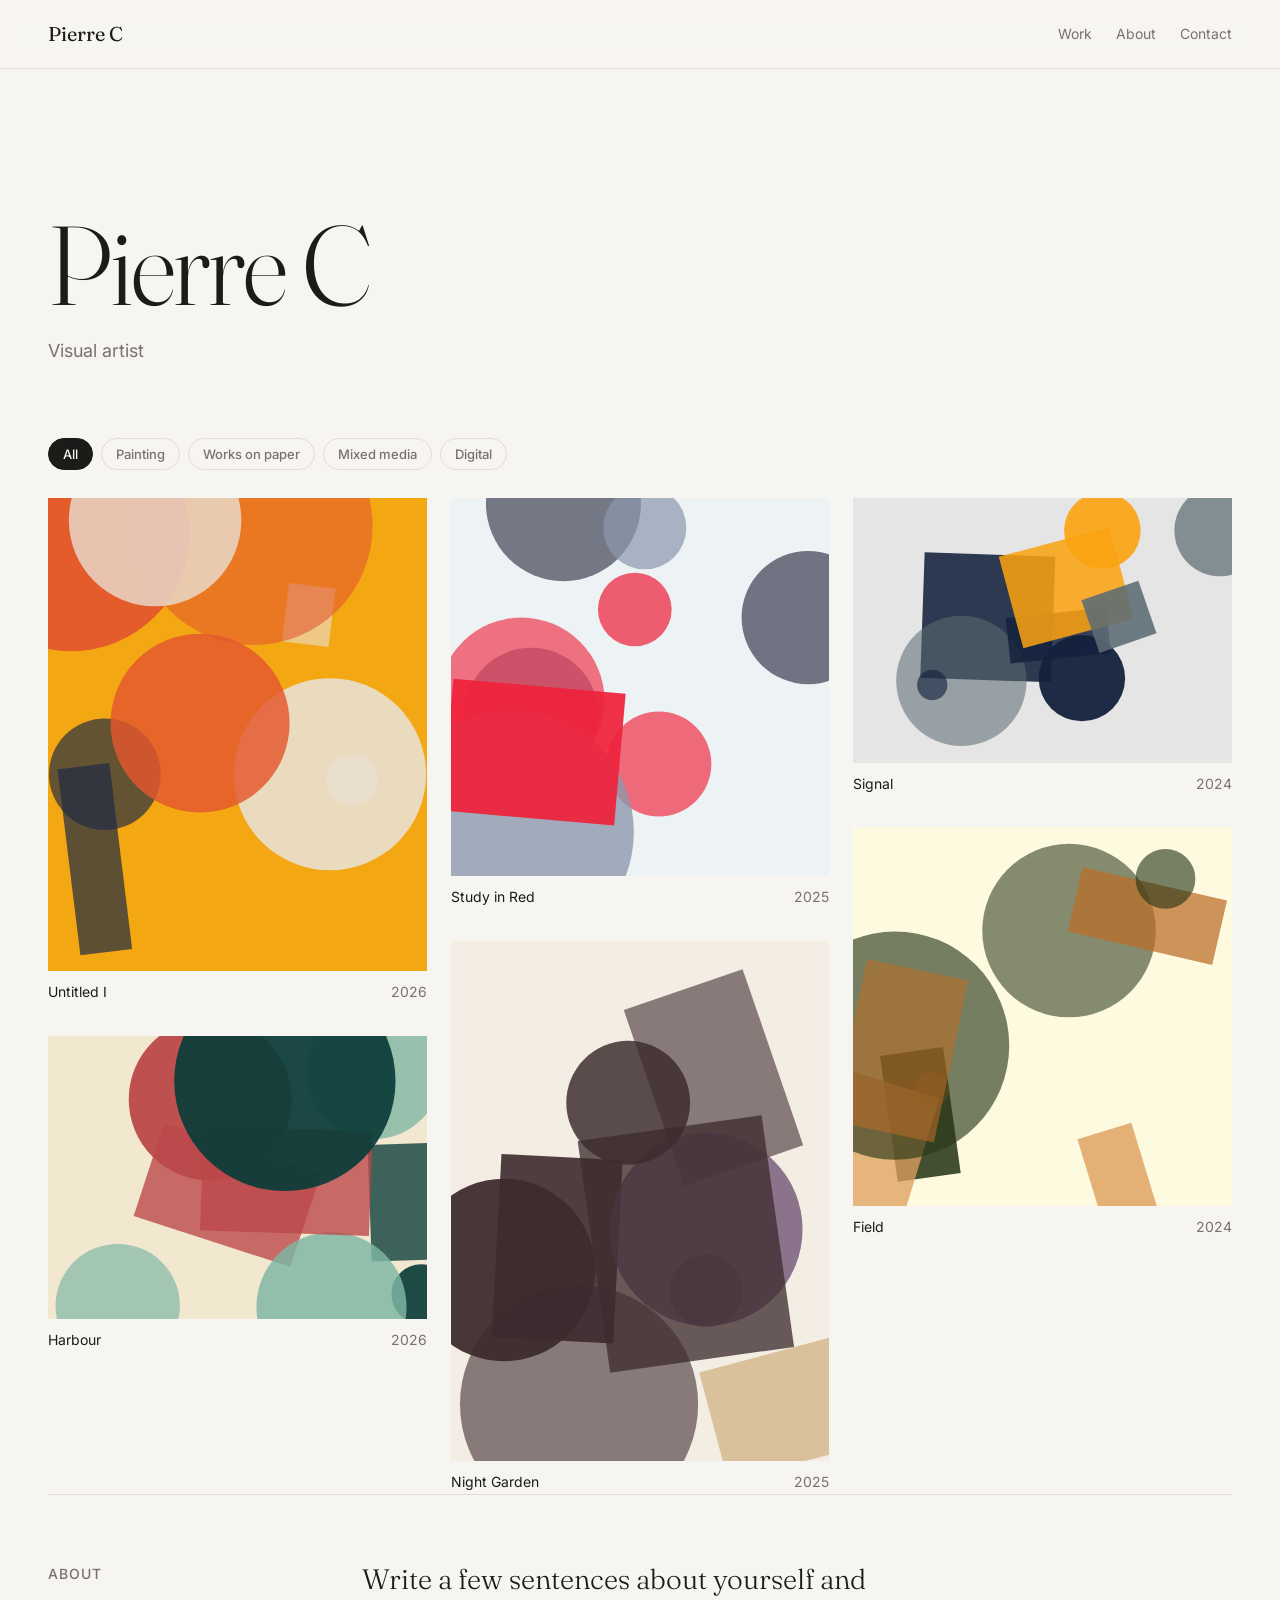
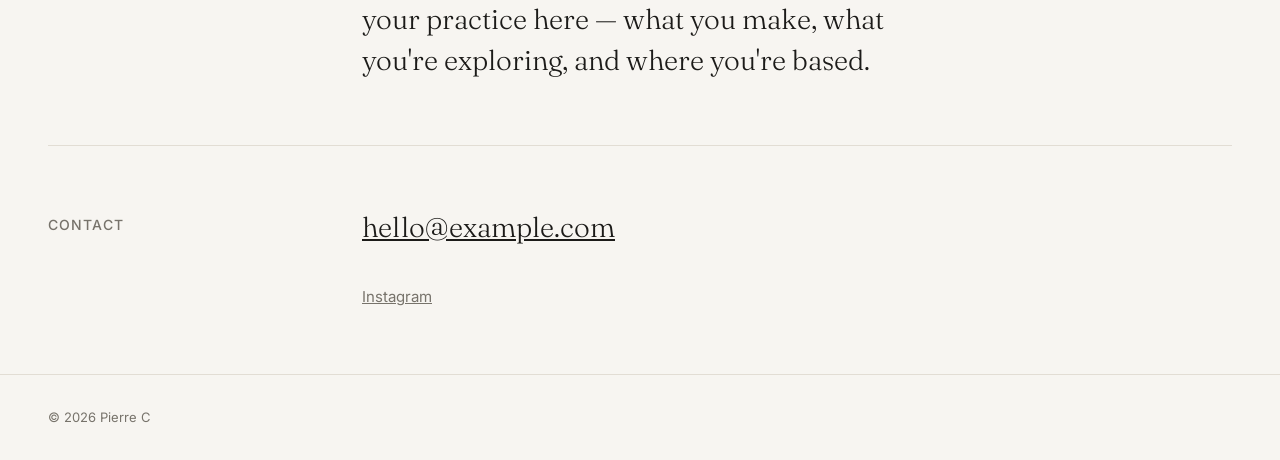
==== index.html @ 2b6197d8 "Initial art portfolio site Static portfolio with filterable gallery, lightbox, about and contact sec" ====
<!doctype html>
<html lang="en">
<head>
  <meta charset="utf-8">
  <meta name="viewport" content="width=device-width, initial-scale=1">
  <title>Portfolio</title>
  <meta name="description" content="Artistic portfolio">
  <link rel="preconnect" href="https://fonts.googleapis.com">
  <link rel="preconnect" href="https://fonts.gstatic.com" crossorigin>
  <link href="https://fonts.googleapis.com/css2?family=Fraunces:opsz,wght@9..144,300;9..144,500&family=Inter:wght@400;500&display=swap" rel="stylesheet">
  <link rel="stylesheet" href="styles.css">
</head>
<body>
  <header class="site-header">
    <a class="brand" href="#top" id="brand"></a>
    <nav>
      <a href="#work">Work</a>
      <a href="#about">About</a>
      <a href="#contact">Contact</a>
    </nav>
  </header>

  <main id="top">
    <section class="intro">
      <h1 id="name"></h1>
      <p id="tagline"></p>
    </section>

    <section id="work">
      <div class="filters" id="filters" role="tablist" aria-label="Filter works"></div>
      <div class="gallery" id="gallery"></div>
    </section>

    <section id="about" class="about">
      <h2>About</h2>
      <p id="about-text"></p>
    </section>

    <section id="contact" class="contact">
      <h2>Contact</h2>
      <p><a id="email"></a></p>
      <ul id="links"></ul>
    </section>
  </main>

  <footer class="site-footer"><span id="copyright"></span></footer>

  <dialog id="lightbox" aria-label="Artwork viewer">
    <button class="lb-close" aria-label="Close">×</button>
    <button class="lb-prev" aria-label="Previous">‹</button>
    <figure>
      <img alt="">
      <figcaption></figcaption>
    </figure>
    <button class="lb-next" aria-label="Next">›</button>
  </dialog>

  <script src="works.js"></script>
  <script src="script.js"></script>
</body>
</html>
---- styles.css ----
:root {
  --bg: #f7f5f1;
  --fg: #1c1b19;
  --muted: #77736b;
  --line: #e2ddd4;
  --serif: "Fraunces", Georgia, serif;
  --sans: "Inter", system-ui, sans-serif;
  --gutter: clamp(16px, 4vw, 48px);
}
@media (prefers-color-scheme: dark) {
  :root { --bg: #141412; --fg: #ece8e1; --muted: #9a958c; --line: #2c2a26; }
}

* { box-sizing: border-box; }
html { scroll-behavior: smooth; }
body {
  margin: 0;
  background: var(--bg);
  color: var(--fg);
  font: 400 16px/1.6 var(--sans);
  -webkit-font-smoothing: antialiased;
}
a { color: inherit; }

.site-header {
  position: sticky; top: 0; z-index: 10;
  display: flex; justify-content: space-between; align-items: center;
  padding: 18px var(--gutter);
  background: color-mix(in srgb, var(--bg) 88%, transparent);
  backdrop-filter: blur(8px);
  border-bottom: 1px solid var(--line);
}
.brand { font-family: var(--serif); font-size: 20px; text-decoration: none; }
nav { display: flex; gap: 24px; }
nav a { text-decoration: none; font-size: 14px; color: var(--muted); }
nav a:hover { color: var(--fg); }

main { padding: 0 var(--gutter); max-width: 1400px; margin: 0 auto; }

.intro { padding: clamp(56px, 12vw, 140px) 0 clamp(40px, 6vw, 72px); }
.intro h1 {
  font: 300 clamp(44px, 9vw, 112px)/1 var(--serif);
  letter-spacing: -0.02em; margin: 0 0 16px;
}
.intro p { color: var(--muted); font-size: 18px; margin: 0; }

.filters { display: flex; flex-wrap: wrap; gap: 8px; margin-bottom: 28px; }
.filters button {
  font: 500 13px var(--sans); color: var(--muted);
  background: none; border: 1px solid var(--line); border-radius: 999px;
  padding: 7px 14px; cursor: pointer;
}
.filters button[aria-selected="true"] { color: var(--bg); background: var(--fg); border-color: var(--fg); }

.gallery { columns: 3 320px; column-gap: 24px; }
.work {
  break-inside: avoid; margin: 0 0 32px; cursor: zoom-in;
  background: none; border: 0; padding: 0; text-align: left; color: inherit; width: 100%;
  font: inherit; display: block;
}
.work img {
  width: 100%; height: auto; display: block;
  transition: opacity .3s ease;
}
.work:hover img { opacity: .88; }
.work .meta { display: flex; justify-content: space-between; gap: 12px; margin-top: 10px; font-size: 14px; }
.work .meta span:last-child { color: var(--muted); }

.about, .contact {
  border-top: 1px solid var(--line);
  padding: 64px 0;
  display: grid; grid-template-columns: minmax(120px, 1fr) 3fr; gap: 24px;
}
.about h2, .contact h2 { font: 500 14px var(--sans); color: var(--muted); margin: 6px 0 0; text-transform: uppercase; letter-spacing: .08em; }
.about p { font: 300 clamp(20px, 2.4vw, 28px)/1.45 var(--serif); margin: 0; max-width: 32ch; }
.contact > :not(h2) { grid-column: 2; margin: 0; }
.contact a { font: 300 clamp(20px, 2.4vw, 28px) var(--serif); }
.contact ul { list-style: none; padding: 0; display: flex; gap: 20px; margin-top: 16px; }
.contact ul a { font: 400 15px var(--sans); color: var(--muted); }
@media (max-width: 640px) {
  .about, .contact { grid-template-columns: 1fr; }
  .contact > :not(h2) { grid-column: 1; }
}

.site-footer { padding: 32px var(--gutter); color: var(--muted); font-size: 13px; border-top: 1px solid var(--line); }

/* Lightbox */
dialog {
  border: 0; padding: 0; max-width: 100vw; max-height: 100vh; width: 100vw; height: 100vh;
  background: rgba(10, 10, 9, .94); color: #ece8e1;
}
dialog[open] { display: flex; align-items: center; justify-content: center; }
dialog figure { margin: 0; display: flex; flex-direction: column; align-items: center; gap: 14px; padding: 56px 16px; }
dialog img { max-width: min(92vw, 1400px); max-height: 78vh; object-fit: contain; }
dialog figcaption { font-size: 14px; text-align: center; color: #b9b4ab; }
dialog figcaption strong { color: #ece8e1; font-family: var(--serif); font-weight: 500; font-size: 18px; display: block; }
dialog button {
  position: absolute; background: none; border: 0; color: #ece8e1; cursor: pointer;
  font-size: 40px; line-height: 1; padding: 12px 18px; opacity: .7;
}
dialog button:hover { opacity: 1; }
.lb-close { top: 8px; right: 8px; }
.lb-prev { left: 4px; top: 50%; transform: translateY(-50%); }
.lb-next { right: 4px; top: 50%; transform: translateY(-50%); }
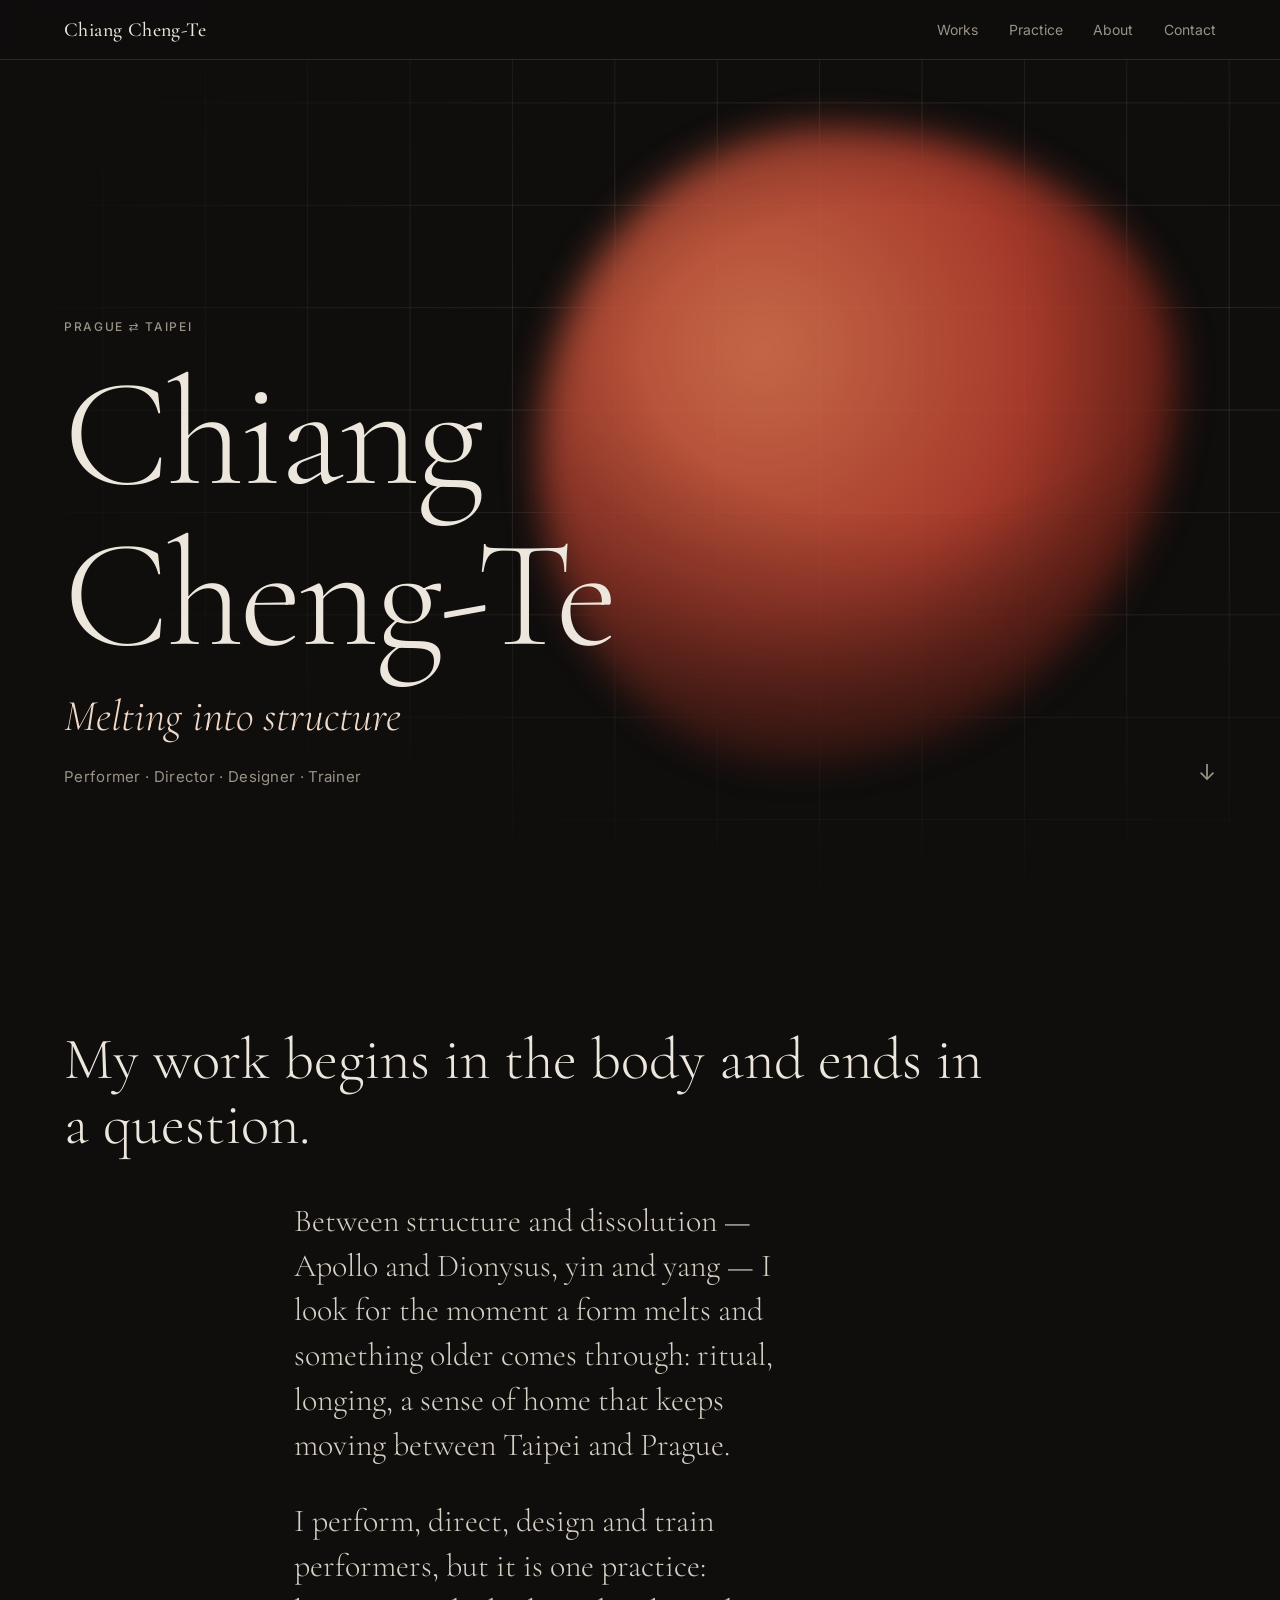
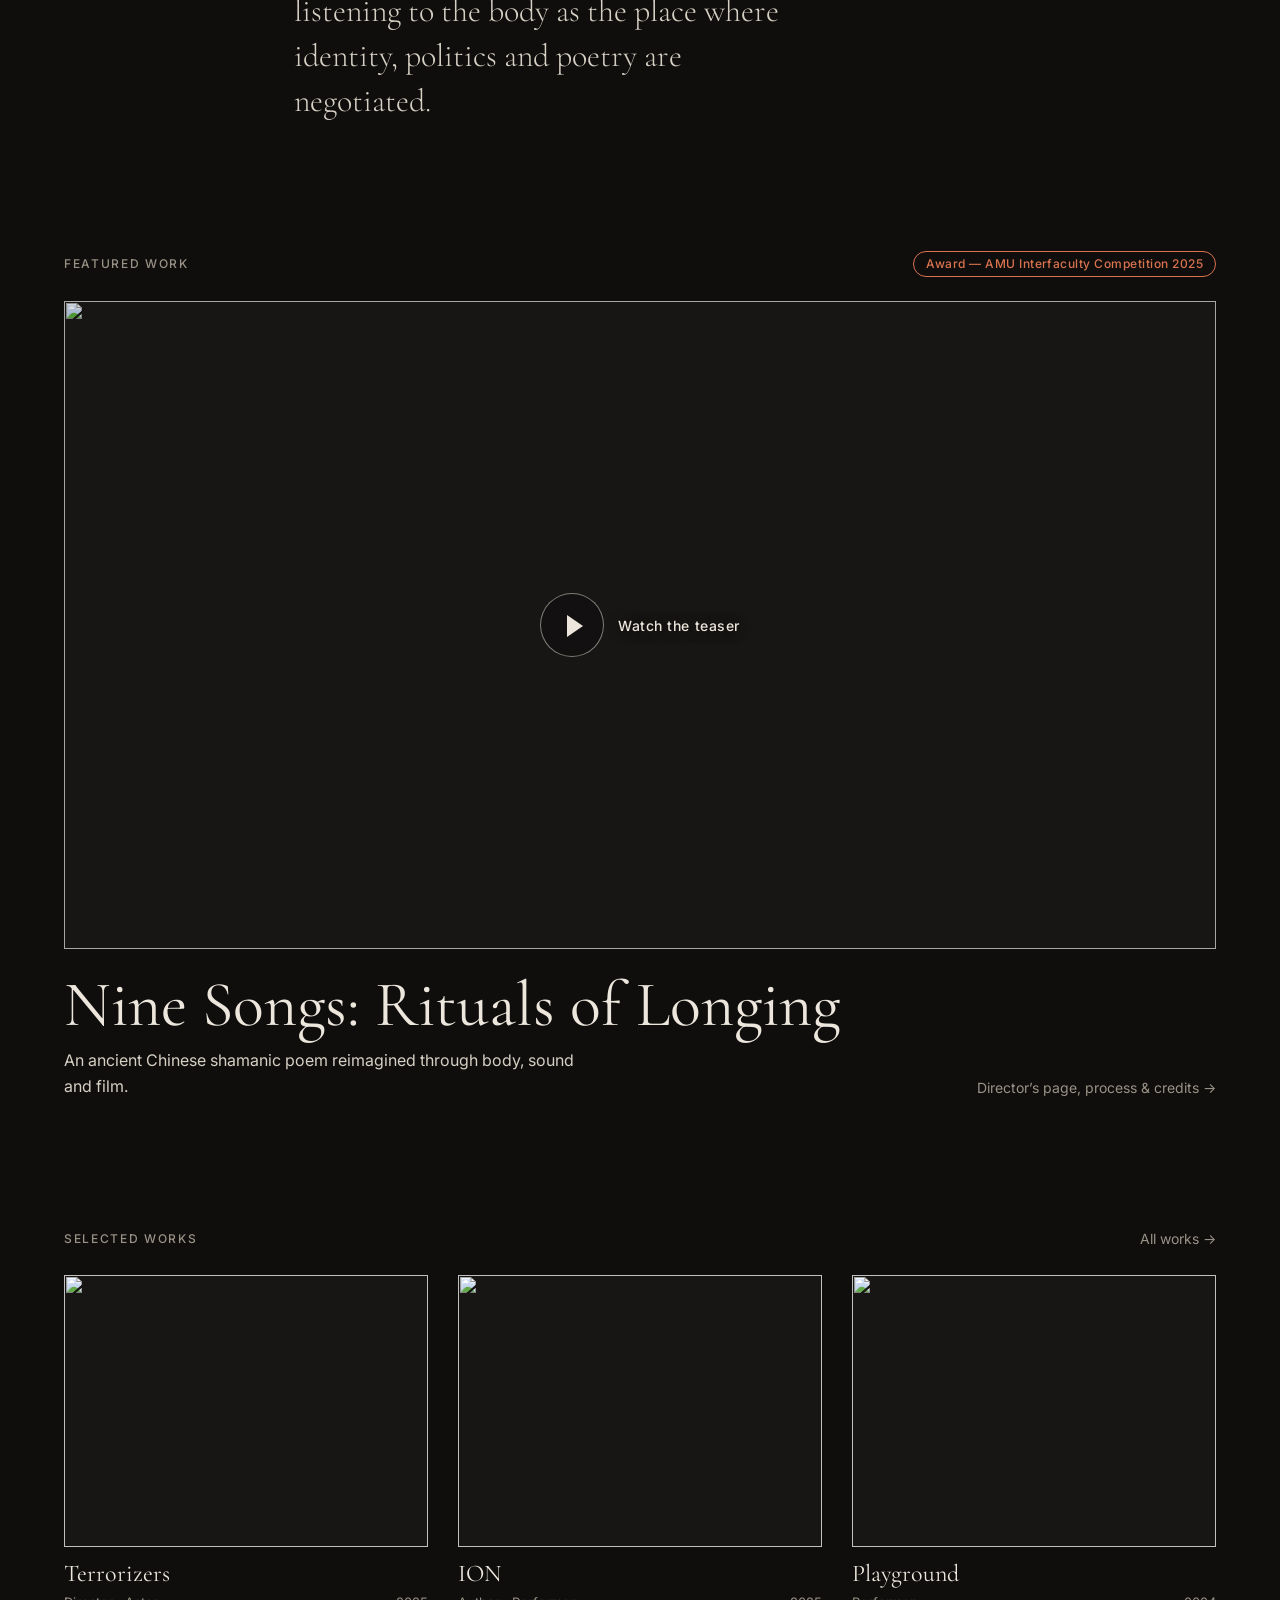
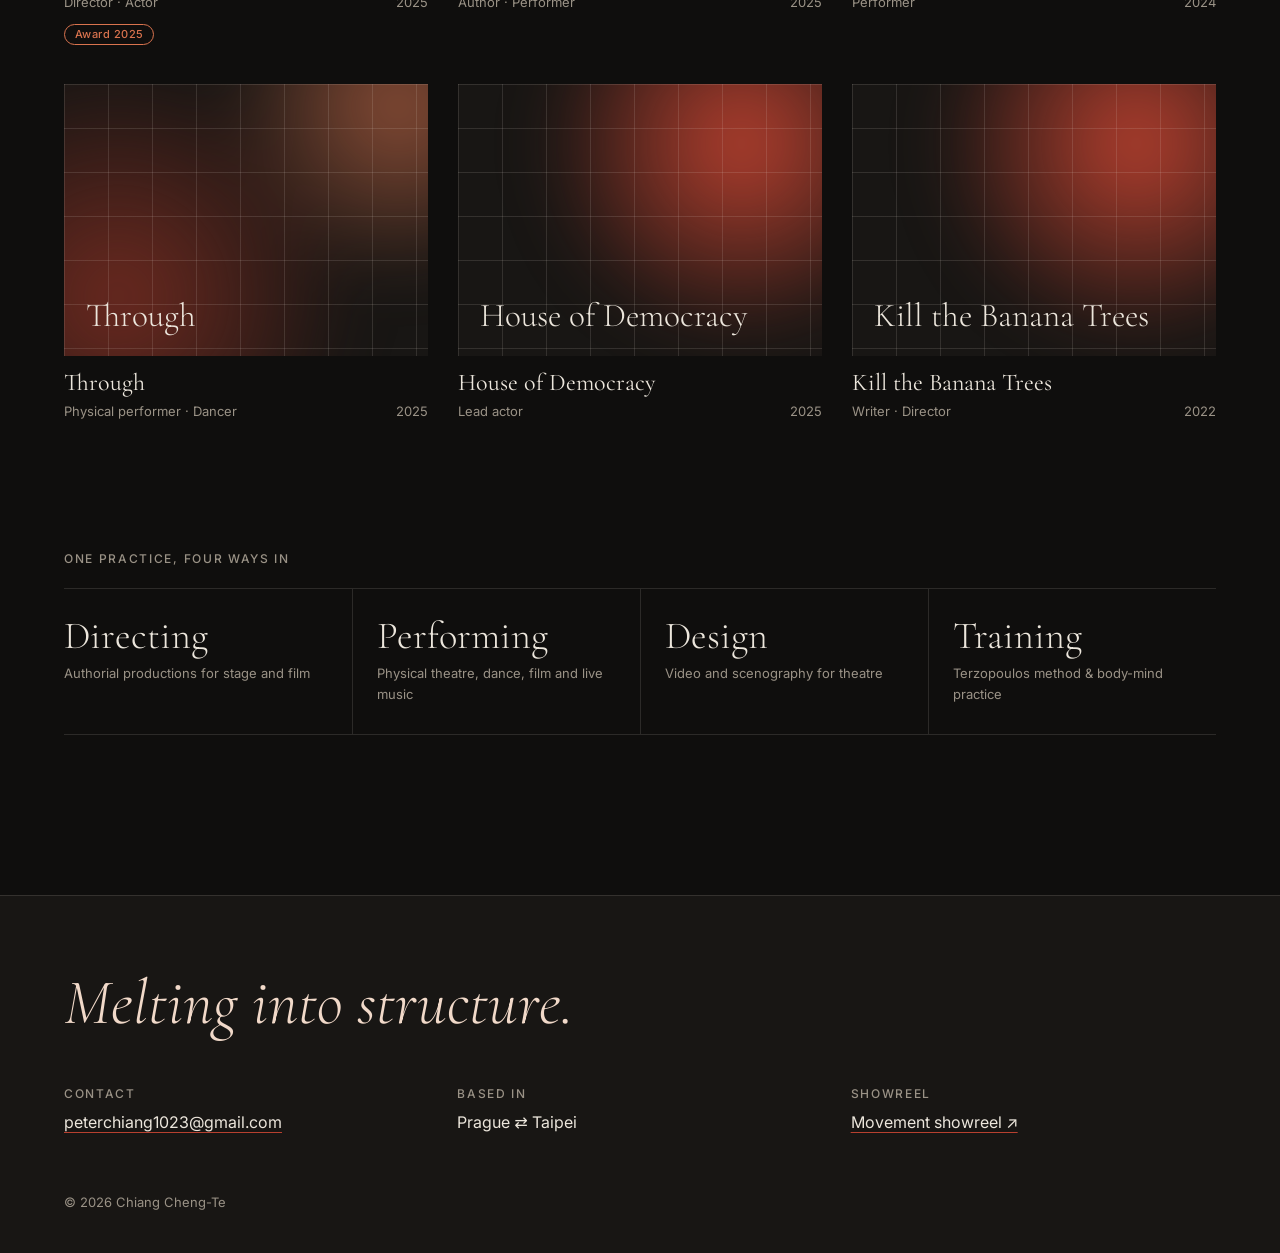
==== commit c07c0d66: "Rebuild portfolio around 'Melting into structure' Home, Works (role filter), per-work pages with Nin" ====
--- a/index.html
+++ b/index.html
@@ -3,59 +3,21 @@
 <head>
   <meta charset="utf-8">
   <meta name="viewport" content="width=device-width, initial-scale=1">
-  <title>Portfolio</title>
-  <meta name="description" content="Artistic portfolio">
+  <title>Chiang Cheng-Te — Melting into structure</title>
+  <meta name="description" content="Chiang Cheng-Te — Taiwanese performer, director, designer and trainer in theatre and film, working between Prague and Taipei.">
+  <meta property="og:title" content="Chiang Cheng-Te — Melting into structure">
+  <meta property="og:description" content="Chiang Cheng-Te — Taiwanese performer, director, designer and trainer in theatre and film, working between Prague and Taipei.">
+  <meta property="og:image" content="images/portrait.jpg">
+  <link rel="icon" href="images/favicon.svg" type="image/svg+xml">
   <link rel="preconnect" href="https://fonts.googleapis.com">
   <link rel="preconnect" href="https://fonts.gstatic.com" crossorigin>
-  <link href="https://fonts.googleapis.com/css2?family=Fraunces:opsz,wght@9..144,300;9..144,500&family=Inter:wght@400;500&display=swap" rel="stylesheet">
+  <link href="https://fonts.googleapis.com/css2?family=Cormorant+Garamond:ital,wght@0,300;0,400;0,500;1,300&family=Inter:wght@400;500&display=swap" rel="stylesheet">
   <link rel="stylesheet" href="styles.css">
 </head>
-<body>
-  <header class="site-header">
-    <a class="brand" href="#top" id="brand"></a>
-    <nav>
-      <a href="#work">Work</a>
-      <a href="#about">About</a>
-      <a href="#contact">Contact</a>
-    </nav>
-  </header>
-
-  <main id="top">
-    <section class="intro">
-      <h1 id="name"></h1>
-      <p id="tagline"></p>
-    </section>
-
-    <section id="work">
-      <div class="filters" id="filters" role="tablist" aria-label="Filter works"></div>
-      <div class="gallery" id="gallery"></div>
-    </section>
-
-    <section id="about" class="about">
-      <h2>About</h2>
-      <p id="about-text"></p>
-    </section>
-
-    <section id="contact" class="contact">
-      <h2>Contact</h2>
-      <p><a id="email"></a></p>
-      <ul id="links"></ul>
-    </section>
-  </main>
-
-  <footer class="site-footer"><span id="copyright"></span></footer>
-
-  <dialog id="lightbox" aria-label="Artwork viewer">
-    <button class="lb-close" aria-label="Close">×</button>
-    <button class="lb-prev" aria-label="Previous">‹</button>
-    <figure>
-      <img alt="">
-      <figcaption></figcaption>
-    </figure>
-    <button class="lb-next" aria-label="Next">›</button>
-  </dialog>
-
-  <script src="works.js"></script>
-  <script src="script.js"></script>
+<body data-page="home">
+  <main></main>
+  <noscript><p style="padding:120px 24px">This site needs JavaScript to show its content.</p></noscript>
+  <script src="data.js"></script>
+  <script src="site.js"></script>
 </body>
 </html>
--- a/styles.css
+++ b/styles.css
@@ -1,104 +1,279 @@
+/* Melting into structure — ink & paper (structure), cinnabar (melting). */
 :root {
-  --bg: #f7f5f1;
-  --fg: #1c1b19;
-  --muted: #77736b;
-  --line: #e2ddd4;
-  --serif: "Fraunces", Georgia, serif;
-  --sans: "Inter", system-ui, sans-serif;
-  --gutter: clamp(16px, 4vw, 48px);
-}
-@media (prefers-color-scheme: dark) {
-  :root { --bg: #141412; --fg: #ece8e1; --muted: #9a958c; --line: #2c2a26; }
+  --ink: #0f0e0d;
+  --ink-2: #181614;
+  --paper: #ece6dc;
+  --muted: #9a9286;
+  --line: rgba(236, 230, 220, 0.13);
+  --cinnabar: #b8402f;
+  --cinnabar-soft: #d9734e;
+  --serif: "Cormorant Garamond", "Times New Roman", serif;
+  --sans: "Inter", system-ui, -apple-system, sans-serif;
+  --gutter: clamp(16px, 5vw, 64px);
+  --max: 1320px;
 }
 
 * { box-sizing: border-box; }
 html { scroll-behavior: smooth; }
 body {
   margin: 0;
-  background: var(--bg);
-  color: var(--fg);
-  font: 400 16px/1.6 var(--sans);
+  background: var(--ink);
+  color: var(--paper);
+  font: 400 16px/1.65 var(--sans);
   -webkit-font-smoothing: antialiased;
+  overflow-x: hidden;
 }
 a { color: inherit; }
-
+img { max-width: 100%; display: block; }
+h1, h2, h3 { font-family: var(--serif); font-weight: 400; line-height: 1.05; margin: 0; }
+.wrap { width: 100%; max-width: var(--max); margin-left: auto; margin-right: auto; padding: 0 var(--gutter); }
+.eyebrow {
+  font: 500 12px/1.4 var(--sans); letter-spacing: .14em; text-transform: uppercase;
+  color: var(--muted); margin: 0;
+}
+.eyebrow a { text-decoration: none; }
+.eyebrow a:hover { color: var(--paper); }
+.badge {
+  display: inline-block; margin: 0;
+  font: 500 12px/1 var(--sans); letter-spacing: .04em;
+  color: var(--cinnabar-soft); border: 1px solid currentColor; border-radius: 999px; padding: 6px 12px;
+}
+.more { font-size: 14px; color: var(--muted); text-decoration: none; }
+.more:hover { color: var(--paper); }
+.button {
+  display: inline-block; text-decoration: none; font-weight: 500; font-size: 14px;
+  background: var(--paper); color: var(--ink); padding: 12px 22px; border-radius: 999px;
+  transition: background .2s;
+}
+.button:hover { background: var(--cinnabar-soft); }
+.lead { font: 300 clamp(24px, 3vw, 36px)/1.3 var(--serif); }
+.prose p { max-width: 62ch; color: #d6cfc3; }
+.prose .lead { color: var(--paper); max-width: 32ch; }
+
+/* ---------- header ---------- */
 .site-header {
-  position: sticky; top: 0; z-index: 10;
-  display: flex; justify-content: space-between; align-items: center;
+  position: fixed; inset: 0 0 auto 0; z-index: 20;
+  display: flex; justify-content: space-between; align-items: center; gap: 16px;
   padding: 18px var(--gutter);
-  background: color-mix(in srgb, var(--bg) 88%, transparent);
-  backdrop-filter: blur(8px);
+  background: rgba(15, 14, 13, .78);
+  backdrop-filter: blur(12px); -webkit-backdrop-filter: blur(12px);
   border-bottom: 1px solid var(--line);
 }
-.brand { font-family: var(--serif); font-size: 20px; text-decoration: none; }
-nav { display: flex; gap: 24px; }
-nav a { text-decoration: none; font-size: 14px; color: var(--muted); }
-nav a:hover { color: var(--fg); }
-
-main { padding: 0 var(--gutter); max-width: 1400px; margin: 0 auto; }
-
-.intro { padding: clamp(56px, 12vw, 140px) 0 clamp(40px, 6vw, 72px); }
-.intro h1 {
-  font: 300 clamp(44px, 9vw, 112px)/1 var(--serif);
-  letter-spacing: -0.02em; margin: 0 0 16px;
-}
-.intro p { color: var(--muted); font-size: 18px; margin: 0; }
-
-.filters { display: flex; flex-wrap: wrap; gap: 8px; margin-bottom: 28px; }
+.brand { font: 500 20px/1 var(--serif); letter-spacing: .02em; text-decoration: none; white-space: nowrap; }
+.site-header nav { display: flex; gap: clamp(14px, 2.4vw, 32px); }
+.site-header nav a { font-size: 14px; text-decoration: none; color: var(--muted); }
+.site-header nav a:hover, .site-header nav a[aria-current="page"] { color: var(--paper); }
+@media (max-width: 560px) {
+  .site-header { flex-direction: column; align-items: flex-start; gap: 10px; padding-top: 14px; }
+  .site-header nav { gap: 16px; }
+}
+
+main { padding-bottom: 80px; }
+main > section { margin-top: clamp(72px, 10vw, 140px); }
+main > section:first-child { margin-top: 0; }
+
+/* ---------- hero ---------- */
+.hero {
+  position: relative; min-height: 100svh;
+  display: flex; align-items: flex-end;
+  padding: 140px var(--gutter) clamp(56px, 9vw, 110px);
+  overflow: hidden;
+}
+.hero-field {
+  position: absolute; inset: 0;
+  background-image:
+    linear-gradient(var(--line) 1px, transparent 1px),
+    linear-gradient(90deg, var(--line) 1px, transparent 1px);
+  background-size: clamp(56px, 8vw, 110px) clamp(56px, 8vw, 110px);
+  mask-image: radial-gradient(ellipse at 70% 40%, #000 20%, transparent 75%);
+  -webkit-mask-image: radial-gradient(ellipse at 70% 40%, #000 20%, transparent 75%);
+}
+.melt {
+  position: absolute; right: 8%; top: 14%;
+  width: min(54vw, 640px); aspect-ratio: 1;
+  background: radial-gradient(circle at 35% 35%, var(--cinnabar-soft), var(--cinnabar) 45%, #4a140d 80%);
+  border-radius: 46% 54% 60% 40% / 52% 38% 62% 48%;
+  filter: blur(18px);
+  opacity: .9;
+  animation: melt 18s ease-in-out infinite alternate;
+}
+@keyframes melt {
+  0%   { border-radius: 46% 54% 60% 40% / 52% 38% 62% 48%; transform: translate(0, 0) rotate(0deg) scale(1); }
+  50%  { border-radius: 60% 40% 38% 62% / 40% 60% 40% 60%; transform: translate(-4%, 6%) rotate(12deg) scale(1.05); }
+  100% { border-radius: 40% 60% 52% 48% / 62% 44% 56% 38%; transform: translate(3%, 12%) rotate(-8deg) scale(.96); }
+}
+@media (prefers-reduced-motion: reduce) { .melt { animation: none; } html { scroll-behavior: auto; } }
+.hero-text { position: relative; max-width: 900px; }
+.nw { white-space: nowrap; }
+.hero h1 { font-size: clamp(48px, 12vw, 160px); font-weight: 300; letter-spacing: -0.02em; margin: 18px 0 14px; }
+.motto { font: italic 300 clamp(26px, 3.6vw, 44px)/1.2 var(--serif); margin: 0 0 22px; color: #f1d9c9; }
+.hero-roles { margin: 0; color: var(--muted); font-size: 15px; letter-spacing: .02em; }
+.scroll-cue {
+  position: absolute; right: var(--gutter); bottom: clamp(56px, 9vw, 110px);
+  text-decoration: none; color: var(--muted); font-size: 22px;
+}
+@media (max-width: 640px) { .melt { right: -20%; top: 18%; width: 90vw; } .scroll-cue { display: none; } }
+
+/* ---------- statement ---------- */
+.statement p { max-width: 34ch; font: 300 clamp(22px, 2.6vw, 32px)/1.4 var(--serif); color: #d6cfc3; margin: 0 0 1em; }
+.statement p.lead { color: var(--paper); font-size: clamp(32px, 4.6vw, 60px); line-height: 1.1; margin-bottom: .7em; }
+.statement p:nth-child(n+2) { margin-left: clamp(0px, 18vw, 280px); }
+
+/* ---------- section head ---------- */
+.section-head { display: flex; justify-content: space-between; align-items: center; gap: 16px; flex-wrap: wrap; margin-bottom: 24px; }
+
+/* ---------- video ---------- */
+.video { position: relative; aspect-ratio: 16 / 9; background: var(--ink-2); overflow: hidden; }
+.video img { width: 100%; height: 100%; object-fit: cover; opacity: .85; transition: opacity .3s, transform .6s; }
+.video:hover img { opacity: 1; transform: scale(1.015); }
+.video iframe { position: absolute; inset: 0; width: 100%; height: 100%; border: 0; }
+.play {
+  position: absolute; inset: 0; width: 100%; background: none; border: 0; cursor: pointer; color: var(--paper);
+  display: flex; align-items: center; justify-content: center; gap: 14px;
+  font: 500 14px var(--sans); letter-spacing: .04em;
+}
+.play-icon {
+  width: 64px; height: 64px; border-radius: 50%; background: rgba(15, 14, 13, .55); border: 1px solid rgba(236,230,220,.5);
+  position: relative; backdrop-filter: blur(4px);
+}
+.play-icon::after {
+  content: ""; position: absolute; left: 26px; top: 21px;
+  border-left: 16px solid var(--paper); border-top: 11px solid transparent; border-bottom: 11px solid transparent;
+}
+.play:hover .play-icon { background: var(--cinnabar); border-color: var(--cinnabar); }
+.play-label { text-shadow: 0 1px 12px rgba(0,0,0,.6); }
+@media (max-width: 560px) { .play-label { display: none; } }
+
+/* ---------- featured ---------- */
+.featured-text { display: grid; grid-template-columns: 1fr auto; gap: 8px 32px; align-items: end; margin-top: 22px; }
+.featured-text h2 { font-size: clamp(32px, 5vw, 64px); grid-column: 1 / -1; }
+.featured-text h2 a { text-decoration: none; }
+.featured-text p { margin: 0; color: #d6cfc3; max-width: 52ch; }
+@media (max-width: 640px) { .featured-text { grid-template-columns: 1fr; } }
+
+/* ---------- cards ---------- */
+.grid { display: grid; grid-template-columns: repeat(auto-fill, minmax(min(100%, 340px), 1fr)); gap: clamp(28px, 3vw, 40px) clamp(20px, 2.4vw, 32px); }
+.card { text-decoration: none; display: block; }
+.card[hidden] { display: none; }
+.cover { aspect-ratio: 4 / 3; overflow: hidden; background: var(--ink-2); }
+.cover img { width: 100%; height: 100%; object-fit: cover; filter: saturate(.85); transition: transform .6s ease, filter .4s; }
+.card:hover .cover img { transform: scale(1.04); filter: saturate(1); }
+.poster { display: flex; align-items: flex-end; padding: 22px; position: relative; isolation: isolate; }
+.poster::before {
+  content: ""; position: absolute; inset: -20%; z-index: -1; filter: blur(30px);
+  background: radial-gradient(circle at 70% 30%, var(--cinnabar) 0, transparent 45%);
+  transition: transform .8s ease;
+}
+.poster[data-tone="2"]::before { background: radial-gradient(circle at 25% 70%, #6f2a20 0, transparent 50%), radial-gradient(circle at 80% 20%, rgba(217,115,78,.6) 0, transparent 35%); }
+.poster[data-tone="3"]::before { background: radial-gradient(circle at 60% 60%, #3d2a24 0, transparent 55%), radial-gradient(circle at 20% 20%, rgba(184,64,47,.7) 0, transparent 35%); }
+.poster::after {
+  content: ""; position: absolute; inset: 0; z-index: -1;
+  background-image: linear-gradient(var(--line) 1px, transparent 1px), linear-gradient(90deg, var(--line) 1px, transparent 1px);
+  background-size: 44px 44px;
+}
+.card:hover .poster::before { transform: translate(-6%, 6%) scale(1.1); }
+.poster span { font: 300 clamp(26px, 2.6vw, 34px)/1.05 var(--serif); }
+.card-meta { padding-top: 14px; }
+.card-meta h3 { font-size: 24px; }
+.card-meta .roles { margin: 6px 0 0; font-size: 13px; color: var(--muted); display: flex; justify-content: space-between; gap: 12px; }
+.card-meta .badge { margin-top: 10px; font-size: 11px; padding: 4px 10px; }
+
+/* ---------- four ways ---------- */
+.ways-grid { display: grid; grid-template-columns: repeat(4, 1fr); border-top: 1px solid var(--line); margin-top: 20px; }
+.ways-grid a { text-decoration: none; padding: 28px 24px 28px 0; border-bottom: 1px solid var(--line); display: flex; flex-direction: column; gap: 8px; }
+.ways-grid a + a { padding-left: 24px; border-left: 1px solid var(--line); }
+.ways-grid span { font: 300 clamp(28px, 3vw, 40px)/1 var(--serif); transition: color .2s; }
+.ways-grid small { color: var(--muted); font-size: 13px; }
+.ways-grid a:hover span { color: var(--cinnabar-soft); }
+@media (max-width: 860px) {
+  .ways-grid { grid-template-columns: 1fr 1fr; }
+  .ways-grid a:nth-child(3) { padding-left: 0; border-left: 0; }
+}
+@media (max-width: 480px) {
+  .ways-grid { grid-template-columns: 1fr; }
+  .ways-grid a, .ways-grid a + a { padding-left: 0; border-left: 0; }
+}
+
+/* ---------- inner page heads ---------- */
+.page-head { padding-top: 150px !important; }
+.page-head h1 { font-size: clamp(48px, 8vw, 104px); font-weight: 300; margin: 14px 0 16px; max-width: 14ch; }
+.page-head > p:not(.eyebrow) { color: var(--muted); margin: 0; }
+.filters { display: flex; flex-wrap: wrap; gap: 8px; margin-top: 32px; align-items: center; }
 .filters button {
-  font: 500 13px var(--sans); color: var(--muted);
-  background: none; border: 1px solid var(--line); border-radius: 999px;
-  padding: 7px 14px; cursor: pointer;
-}
-.filters button[aria-selected="true"] { color: var(--bg); background: var(--fg); border-color: var(--fg); }
-
-.gallery { columns: 3 320px; column-gap: 24px; }
-.work {
-  break-inside: avoid; margin: 0 0 32px; cursor: zoom-in;
-  background: none; border: 0; padding: 0; text-align: left; color: inherit; width: 100%;
-  font: inherit; display: block;
-}
-.work img {
-  width: 100%; height: auto; display: block;
-  transition: opacity .3s ease;
-}
-.work:hover img { opacity: .88; }
-.work .meta { display: flex; justify-content: space-between; gap: 12px; margin-top: 10px; font-size: 14px; }
-.work .meta span:last-child { color: var(--muted); }
-
-.about, .contact {
-  border-top: 1px solid var(--line);
-  padding: 64px 0;
-  display: grid; grid-template-columns: minmax(120px, 1fr) 3fr; gap: 24px;
-}
-.about h2, .contact h2 { font: 500 14px var(--sans); color: var(--muted); margin: 6px 0 0; text-transform: uppercase; letter-spacing: .08em; }
-.about p { font: 300 clamp(20px, 2.4vw, 28px)/1.45 var(--serif); margin: 0; max-width: 32ch; }
-.contact > :not(h2) { grid-column: 2; margin: 0; }
-.contact a { font: 300 clamp(20px, 2.4vw, 28px) var(--serif); }
-.contact ul { list-style: none; padding: 0; display: flex; gap: 20px; margin-top: 16px; }
-.contact ul a { font: 400 15px var(--sans); color: var(--muted); }
-@media (max-width: 640px) {
-  .about, .contact { grid-template-columns: 1fr; }
-  .contact > :not(h2) { grid-column: 1; }
-}
-
-.site-footer { padding: 32px var(--gutter); color: var(--muted); font-size: 13px; border-top: 1px solid var(--line); }
-
-/* Lightbox */
-dialog {
-  border: 0; padding: 0; max-width: 100vw; max-height: 100vh; width: 100vw; height: 100vh;
-  background: rgba(10, 10, 9, .94); color: #ece8e1;
-}
-dialog[open] { display: flex; align-items: center; justify-content: center; }
-dialog figure { margin: 0; display: flex; flex-direction: column; align-items: center; gap: 14px; padding: 56px 16px; }
-dialog img { max-width: min(92vw, 1400px); max-height: 78vh; object-fit: contain; }
-dialog figcaption { font-size: 14px; text-align: center; color: #b9b4ab; }
-dialog figcaption strong { color: #ece8e1; font-family: var(--serif); font-weight: 500; font-size: 18px; display: block; }
-dialog button {
-  position: absolute; background: none; border: 0; color: #ece8e1; cursor: pointer;
-  font-size: 40px; line-height: 1; padding: 12px 18px; opacity: .7;
-}
-dialog button:hover { opacity: 1; }
-.lb-close { top: 8px; right: 8px; }
-.lb-prev { left: 4px; top: 50%; transform: translateY(-50%); }
-.lb-next { right: 4px; top: 50%; transform: translateY(-50%); }
+  font: 500 13px var(--sans); color: var(--muted); background: none; cursor: pointer;
+  border: 1px solid var(--line); border-radius: 999px; padding: 8px 16px;
+}
+.filters button:hover { color: var(--paper); border-color: var(--muted); }
+.filters button[aria-pressed="true"] { background: var(--paper); color: var(--ink); border-color: var(--paper); }
+.filter-link { font-size: 13px; color: var(--muted); text-decoration: none; margin-left: 8px; }
+.filter-link:hover { color: var(--paper); }
+main > section.page-head + section { margin-top: 48px; }
+
+/* ---------- work page ---------- */
+.work { padding-top: 150px; }
+.work-head { margin-bottom: 32px; }
+.work-head h1 { font-size: clamp(44px, 7vw, 96px); font-weight: 300; margin: 14px 0 18px; max-width: 18ch; }
+.work > .cover { aspect-ratio: 21 / 9; }
+.work-body { display: grid; grid-template-columns: minmax(200px, 1fr) 2.2fr; gap: clamp(28px, 5vw, 80px); margin-top: 48px; }
+.facts { margin: 0; }
+.facts div, .credits div { padding: 12px 0; border-top: 1px solid var(--line); }
+.facts dt, .credits dt, .skills dt { font-size: 12px; letter-spacing: .1em; text-transform: uppercase; color: var(--muted); }
+.facts dd, .credits dd, .skills dd { margin: 4px 0 0; }
+.work-text > p { max-width: 62ch; color: #d6cfc3; margin-top: 0; }
+.work-text > p:first-child { font: 300 clamp(22px, 2.2vw, 28px)/1.45 var(--serif); color: var(--paper); }
+.work-text > p.lead { font-size: clamp(24px, 2.6vw, 32px); }
+.work-section { margin-top: 48px; }
+.work-section h2 { font: 500 12px/1.4 var(--sans); letter-spacing: .14em; text-transform: uppercase; color: var(--cinnabar-soft); margin-bottom: 14px; }
+.work-section p { max-width: 62ch; color: #d6cfc3; }
+.is-featured .work-head h1 { max-width: 14ch; }
+.gallery { display: grid; grid-template-columns: repeat(auto-fill, minmax(min(100%, 300px), 1fr)); gap: 16px; margin-top: 64px; }
+.gallery img { width: 100%; aspect-ratio: 4/3; object-fit: cover; }
+.prev-next { display: flex; justify-content: space-between; gap: 24px; margin-top: 96px; border-top: 1px solid var(--line); padding-top: 24px; }
+.prev-next a { text-decoration: none; font: 300 22px/1.2 var(--serif); max-width: 45%; }
+.prev-next a:last-child { text-align: right; }
+.prev-next small { display: block; font: 500 11px var(--sans); letter-spacing: .14em; text-transform: uppercase; color: var(--muted); margin-bottom: 6px; }
+.prev-next a:hover { color: var(--cinnabar-soft); }
+@media (max-width: 760px) { .work-body { grid-template-columns: 1fr; } }
+
+/* ---------- CV lists ---------- */
+.cv-block { display: grid; grid-template-columns: minmax(160px, 1fr) 3fr; gap: 24px; border-top: 1px solid var(--line); padding-top: 28px !important; }
+main > section.cv-block { margin-top: 56px; }
+.cv-block h2 { font: 500 12px/1.6 var(--sans); letter-spacing: .14em; text-transform: uppercase; color: var(--muted); }
+.cv-list { list-style: none; margin: 0; padding: 0; }
+.cv-list li { display: grid; grid-template-columns: 84px 1fr; gap: 16px; padding: 9px 0; border-bottom: 1px solid var(--line); }
+.cv-list li:last-child { border-bottom: 0; }
+.cv-list .y { color: var(--muted); font-variant-numeric: tabular-nums; font-size: 14px; padding-top: 1px; }
+.cv-list strong { font-weight: 500; }
+.cv-list em { font-style: normal; color: var(--muted); font-size: 14px; display: block; }
+.skills { margin: 0; display: grid; gap: 0; }
+.skills div { padding: 12px 0; border-bottom: 1px solid var(--line); }
+@media (max-width: 680px) {
+  .cv-block { grid-template-columns: 1fr; }
+  .cv-list li { grid-template-columns: 64px 1fr; }
+}
+
+/* ---------- practice ---------- */
+.offers { display: grid; grid-template-columns: repeat(auto-fit, minmax(min(100%, 280px), 1fr)); gap: 20px; }
+.offer { border: 1px solid var(--line); padding: 28px; background: linear-gradient(160deg, rgba(184,64,47,.10), transparent 60%); }
+.offer h3 { font-size: 30px; }
+.offer .who { color: var(--cinnabar-soft); font-size: 13px; margin: 8px 0 14px; }
+.offer p:last-child { color: #d6cfc3; margin: 0; }
+.formats { color: var(--muted); margin: 28px 0 24px; }
+
+/* ---------- about ---------- */
+.about-top { padding-top: 150px !important; display: grid; grid-template-columns: minmax(220px, 1fr) 1.6fr; gap: clamp(28px, 5vw, 80px); align-items: start; }
+.portrait { margin: 0; }
+.portrait img { width: 100%; filter: grayscale(1) contrast(1.05); }
+.about-top h1 { font-size: clamp(44px, 6vw, 84px); font-weight: 300; margin: 14px 0 6px; }
+.aka { color: var(--muted); margin: 0 0 28px; font-style: italic; font-family: var(--serif); font-size: 20px; }
+@media (max-width: 760px) { .about-top { grid-template-columns: 1fr; } .portrait { max-width: 360px; } }
+
+/* ---------- footer ---------- */
+.site-footer { border-top: 1px solid var(--line); margin-top: 80px; padding: 72px 0 40px; background: var(--ink-2); }
+.footer-inner { max-width: var(--max); margin: 0 auto; padding: 0 var(--gutter); }
+.footer-motto { font: italic 300 clamp(32px, 5vw, 64px)/1.1 var(--serif); margin: 0 0 48px; color: #f1d9c9; }
+.footer-cols { display: grid; grid-template-columns: repeat(auto-fit, minmax(200px, 1fr)); gap: 28px; }
+.footer-cols h4 { font: 500 12px var(--sans); letter-spacing: .14em; text-transform: uppercase; color: var(--muted); margin: 0 0 8px; }
+.footer-cols p { margin: 0; overflow-wrap: anywhere; }
+.footer-cols a { text-decoration-color: var(--cinnabar); text-underline-offset: 4px; }
+.copyright { color: var(--muted); font-size: 13px; margin: 56px 0 0; }
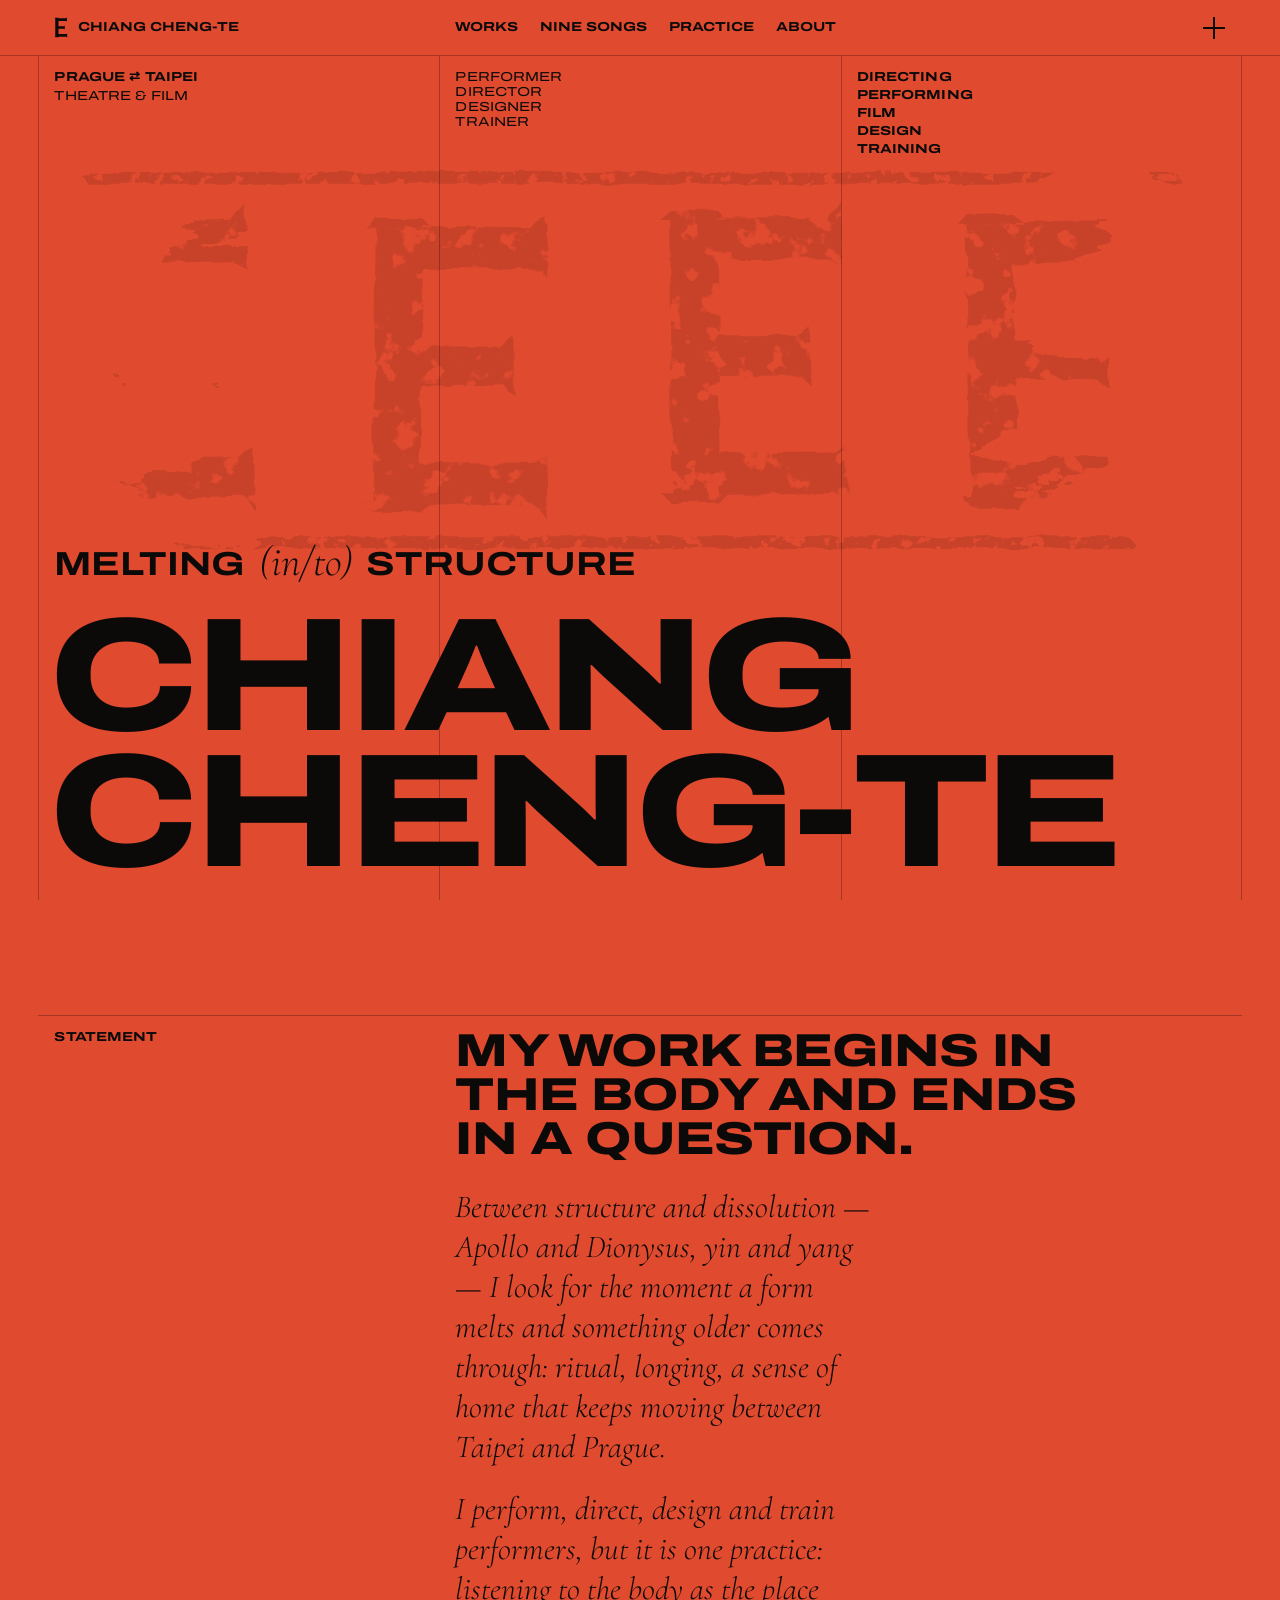
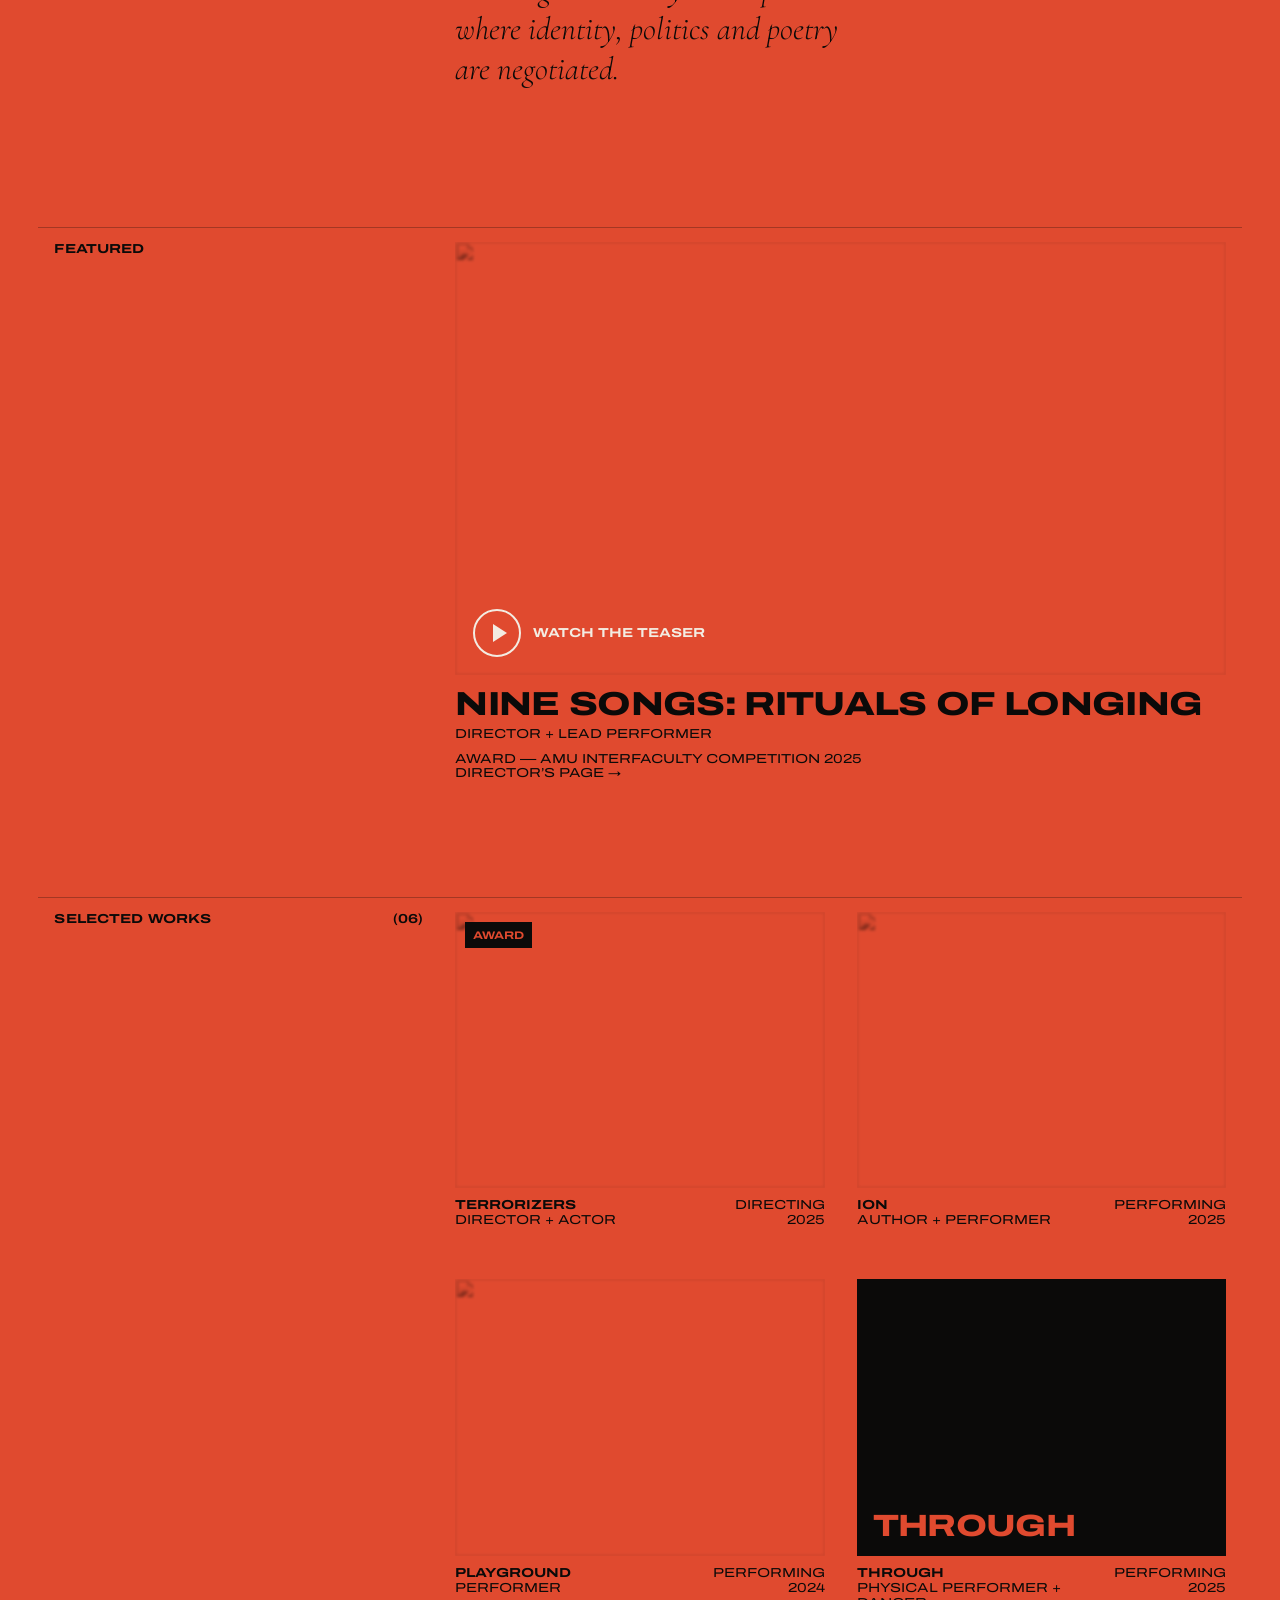
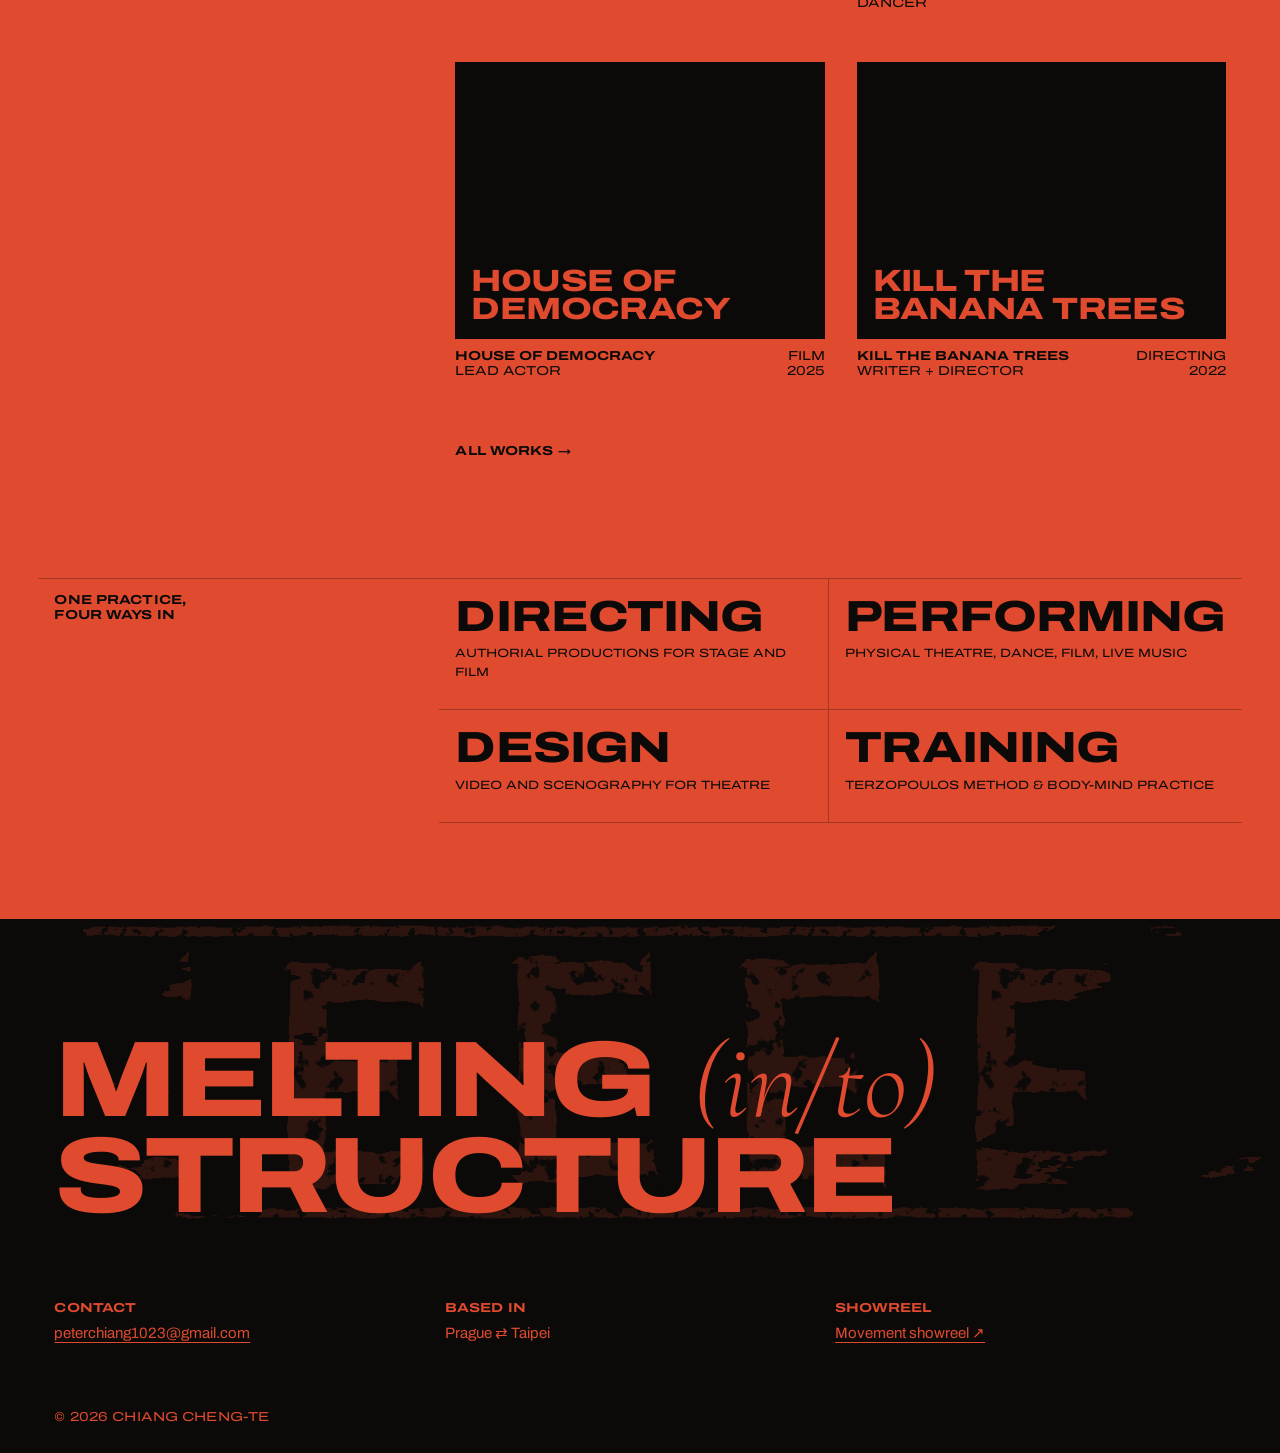
==== commit 95da0061: "Restyle: red/black grid, spotlight hover, ruined Delphic E frieze Motto becomes 'Melting (in/to) str" ====
--- a/index.html
+++ b/index.html
@@ -3,15 +3,15 @@
 <head>
   <meta charset="utf-8">
   <meta name="viewport" content="width=device-width, initial-scale=1">
-  <title>Chiang Cheng-Te — Melting into structure</title>
+  <title>Chiang Cheng-Te — Melting (in/to) structure</title>
   <meta name="description" content="Chiang Cheng-Te — Taiwanese performer, director, designer and trainer in theatre and film, working between Prague and Taipei.">
-  <meta property="og:title" content="Chiang Cheng-Te — Melting into structure">
+  <meta property="og:title" content="Chiang Cheng-Te — Melting (in/to) structure">
   <meta property="og:description" content="Chiang Cheng-Te — Taiwanese performer, director, designer and trainer in theatre and film, working between Prague and Taipei.">
   <meta property="og:image" content="images/portrait.jpg">
   <link rel="icon" href="images/favicon.svg" type="image/svg+xml">
   <link rel="preconnect" href="https://fonts.googleapis.com">
   <link rel="preconnect" href="https://fonts.gstatic.com" crossorigin>
-  <link href="https://fonts.googleapis.com/css2?family=Cormorant+Garamond:ital,wght@0,300;0,400;0,500;1,300&family=Inter:wght@400;500&display=swap" rel="stylesheet">
+  <link href="https://fonts.googleapis.com/css2?family=Archivo:wdth,wght@62..125,100..900&family=Cormorant+Garamond:ital,wght@1,300;1,400&display=swap" rel="stylesheet">
   <link rel="stylesheet" href="styles.css">
 </head>
 <body data-page="home">
--- a/styles.css
+++ b/styles.css
@@ -1,279 +1,370 @@
-/* Melting into structure — ink & paper (structure), cinnabar (melting). */
+/* ==========================================================================
+   Melting (in/to) structure
+   Structure: black, an extended grotesque, visible column rules.
+   Melting:   cinnabar red, soft italic serif, duotone images that come alive.
+   Ritual:    a frieze of ruined Delphic E's drifting through the background.
+   ========================================================================== */
 :root {
-  --ink: #0f0e0d;
-  --ink-2: #181614;
-  --paper: #ece6dc;
-  --muted: #9a9286;
-  --line: rgba(236, 230, 220, 0.13);
-  --cinnabar: #b8402f;
-  --cinnabar-soft: #d9734e;
+  --red: #e04a2f;
+  --black: #0b0a09;
+  --paper: #f3ece2;
+  --bg: var(--red);
+  --fg: var(--black);
+  --rule: rgba(11, 10, 9, 0.28);
+  --frieze: rgba(11, 10, 9, 0.11);
+  --grot: "Archivo", "Helvetica Neue", Helvetica, Arial, sans-serif;
   --serif: "Cormorant Garamond", "Times New Roman", serif;
-  --sans: "Inter", system-ui, -apple-system, sans-serif;
-  --gutter: clamp(16px, 5vw, 64px);
-  --max: 1320px;
+  --gutter: clamp(12px, 3vw, 40px);
+  --cell: 16px;
+  --max: 1440px;
+  --fh: clamp(220px, 44vh, 480px); /* frieze height */
+}
+body.spot {
+  --bg: var(--black);
+  --fg: var(--red);
+  --rule: rgba(224, 74, 47, 0.25);
+  --frieze: rgba(224, 74, 47, 0.10);
 }
 
 * { box-sizing: border-box; }
 html { scroll-behavior: smooth; }
 body {
   margin: 0;
-  background: var(--ink);
-  color: var(--paper);
-  font: 400 16px/1.65 var(--sans);
+  background: var(--bg);
+  color: var(--fg);
+  font: 400 16px/1.55 var(--grot);
   -webkit-font-smoothing: antialiased;
   overflow-x: hidden;
+  transition: background-color .45s ease, color .45s ease;
 }
 a { color: inherit; }
 img { max-width: 100%; display: block; }
-h1, h2, h3 { font-family: var(--serif); font-weight: 400; line-height: 1.05; margin: 0; }
-.wrap { width: 100%; max-width: var(--max); margin-left: auto; margin-right: auto; padding: 0 var(--gutter); }
-.eyebrow {
-  font: 500 12px/1.4 var(--sans); letter-spacing: .14em; text-transform: uppercase;
-  color: var(--muted); margin: 0;
-}
-.eyebrow a { text-decoration: none; }
-.eyebrow a:hover { color: var(--paper); }
-.badge {
-  display: inline-block; margin: 0;
-  font: 500 12px/1 var(--sans); letter-spacing: .04em;
-  color: var(--cinnabar-soft); border: 1px solid currentColor; border-radius: 999px; padding: 6px 12px;
-}
-.more { font-size: 14px; color: var(--muted); text-decoration: none; }
-.more:hover { color: var(--paper); }
-.button {
-  display: inline-block; text-decoration: none; font-weight: 500; font-size: 14px;
-  background: var(--paper); color: var(--ink); padding: 12px 22px; border-radius: 999px;
-  transition: background .2s;
-}
-.button:hover { background: var(--cinnabar-soft); }
-.lead { font: 300 clamp(24px, 3vw, 36px)/1.3 var(--serif); }
-.prose p { max-width: 62ch; color: #d6cfc3; }
-.prose .lead { color: var(--paper); max-width: 32ch; }
-
-/* ---------- header ---------- */
+h1, h2, h3, p { margin: 0; }
+button { font: inherit; color: inherit; }
+.sr { position: absolute; width: 1px; height: 1px; overflow: hidden; clip: rect(0 0 0 0); }
+.nw { white-space: nowrap; }
+.wrap { width: 100%; max-width: var(--max); margin-left: auto; margin-right: auto; padding-left: var(--gutter); padding-right: var(--gutter); }
+
+/* ---------- type ---------- */
+.label {
+  font-family: var(--grot); font-stretch: 125%; font-weight: 700;
+  font-size: 13px; line-height: 1.15; text-transform: uppercase; letter-spacing: .01em;
+}
+.label.thin { font-weight: 400; }
+.label a, a.label { text-decoration: none; }
+.label a:hover, a.label:hover { text-decoration: underline; text-underline-offset: 3px; }
+.giant, .title {
+  font-family: var(--grot); font-stretch: 125%; font-weight: 800;
+  text-transform: uppercase; letter-spacing: -0.035em; line-height: .84;
+}
+.giant { font-size: min(12.6vw, 196px); }
+.giant span { display: block; }
+.giant.small { font-size: min(9vw, 140px); }
+.title { font-size: clamp(38px, 6.4vw, 100px); line-height: .9; overflow-wrap: anywhere; max-width: 16ch; }
+em.soft {
+  font-family: var(--serif); font-style: italic; font-weight: 300;
+  text-transform: none; letter-spacing: 0; font-stretch: normal;
+  display: inline-block; padding: 0 .08em;
+  animation: soften 7s ease-in-out infinite alternate;
+}
+@keyframes soften {
+  0%   { filter: blur(0); transform: translateY(0); }
+  100% { filter: blur(1.6px); transform: translateY(.04em); }
+}
+
+/* ---------- column rules (the visible structure) ---------- */
+.rules {
+  position: fixed; top: 0; bottom: 0; left: 0; right: 0; z-index: 0; pointer-events: none;
+  display: grid; grid-template-columns: 1fr 1fr 1fr;
+}
+.rules span { border-left: 1px solid var(--rule); transition: border-color .45s; }
+.rules span:last-child { border-right: 1px solid var(--rule); }
+main, .site-footer { position: relative; z-index: 1; }
+
+/* ---------- the Delphic E frieze ---------- */
+.frieze {
+  position: absolute; left: 0; right: 0; height: var(--fh);
+  pointer-events: none; overflow: hidden; z-index: -1;
+  color: var(--frieze); transition: color .45s;
+  -webkit-mask: url(images/ruin-mask.svg) 0 0 / 100% 100% no-repeat;
+          mask: url(images/ruin-mask.svg) 0 0 / 100% 100% no-repeat;
+}
+.frieze-band {
+  height: 100%; width: calc(100% + var(--fh) * 2.25);
+  background: currentColor;
+  -webkit-mask: url(images/epsilon-frieze.svg) 0 0 / auto 100% repeat-x;
+          mask: url(images/epsilon-frieze.svg) 0 0 / auto 100% repeat-x;
+  animation: drift 120s linear infinite;
+  will-change: transform;
+}
+@keyframes drift { to { transform: translateX(calc(var(--fh) * -2.25)); } }
+.frieze.on-dark { color: rgba(224, 74, 47, 0.16); top: 0; --fh: clamp(200px, 34vh, 380px); }
+.page-head .frieze { top: 64px; --fh: clamp(160px, 30vh, 320px); }
+.hero-frieze { top: 18%; }
+.e-mark {
+  display: inline-block; width: .62em; height: 1em; background: currentColor; vertical-align: -0.12em;
+  -webkit-mask: url(images/epsilon.svg) center / contain no-repeat;
+          mask: url(images/epsilon.svg) center / contain no-repeat;
+}
+@media (prefers-reduced-motion: reduce) {
+  .frieze-band, em.soft { animation: none; }
+  html { scroll-behavior: auto; }
+}
+
+/* ---------- header & menu ---------- */
 .site-header {
-  position: fixed; inset: 0 0 auto 0; z-index: 20;
-  display: flex; justify-content: space-between; align-items: center; gap: 16px;
-  padding: 18px var(--gutter);
-  background: rgba(15, 14, 13, .78);
-  backdrop-filter: blur(12px); -webkit-backdrop-filter: blur(12px);
-  border-bottom: 1px solid var(--line);
-}
-.brand { font: 500 20px/1 var(--serif); letter-spacing: .02em; text-decoration: none; white-space: nowrap; }
-.site-header nav { display: flex; gap: clamp(14px, 2.4vw, 32px); }
-.site-header nav a { font-size: 14px; text-decoration: none; color: var(--muted); }
-.site-header nav a:hover, .site-header nav a[aria-current="page"] { color: var(--paper); }
-@media (max-width: 560px) {
-  .site-header { flex-direction: column; align-items: flex-start; gap: 10px; padding-top: 14px; }
-  .site-header nav { gap: 16px; }
-}
-
-main { padding-bottom: 80px; }
-main > section { margin-top: clamp(72px, 10vw, 140px); }
-main > section:first-child { margin-top: 0; }
+  position: fixed; top: 0; left: 0; right: 0; z-index: 60;
+  display: grid; grid-template-columns: 1fr 1fr 1fr; align-items: center;
+  height: 56px; background: var(--bg); transition: background-color .45s;
+  border-bottom: 1px solid var(--rule);
+}
+.site-header > * { padding: 0 var(--cell); }
+.brand {
+  display: flex; align-items: center; gap: 10px; text-decoration: none;
+  font-family: var(--grot); font-stretch: 125%; font-weight: 700; font-size: 13px; text-transform: uppercase;
+}
+.brand .e-mark { font-size: 22px; }
+.quick { display: flex; gap: 22px; grid-column: 2 / 4; }
+.quick a {
+  text-decoration: none; font-stretch: 125%; font-weight: 700; font-size: 13px; text-transform: uppercase;
+}
+.quick a:hover, .quick a[aria-current="page"] { text-decoration: underline; text-underline-offset: 4px; text-decoration-thickness: 2px; }
+.menu-btn {
+  position: absolute; right: var(--gutter); top: 0; height: 56px; width: 56px;
+  background: none; border: 0; cursor: pointer; display: grid; place-items: center;
+}
+.plus { position: relative; width: 22px; height: 22px; transition: transform .35s ease; }
+.plus::before, .plus::after { content: ""; position: absolute; background: currentColor; }
+.plus::before { left: 0; right: 0; top: 10px; height: 2px; }
+.plus::after { top: 0; bottom: 0; left: 10px; width: 2px; }
+.menu-open .plus { transform: rotate(45deg); }
+.menu-open .site-header { background: var(--black); color: var(--red); border-color: rgba(224,74,47,.25); }
+
+.menu {
+  position: fixed; inset: 0; z-index: 50; background: var(--black); color: var(--red);
+  padding-top: 56px; overflow-y: auto;
+}
+.menu-inner { display: grid; grid-template-columns: 2fr 1fr; min-height: calc(100svh - 56px); }
+.menu-big { display: flex; flex-direction: column; justify-content: flex-end; padding: 32px var(--cell); }
+.menu-big a {
+  text-decoration: none; font-stretch: 125%; font-weight: 800; text-transform: uppercase;
+  font-size: clamp(40px, 7vw, 108px); line-height: .92; letter-spacing: -0.03em;
+  border-top: 1px solid rgba(224,74,47,.3); padding: 6px 0 2px;
+}
+.menu-big a:hover { color: var(--paper); }
+.menu-side { padding: 32px var(--cell); border-left: 1px solid rgba(224,74,47,.3); display: flex; flex-direction: column; gap: 16px; justify-content: flex-end; }
+.menu-side ul { list-style: none; margin: 0; padding: 0; }
+.menu-side li a { display: block; text-decoration: none; padding: 6px 0; border-top: 1px solid rgba(224,74,47,.2); font-size: 14px; text-transform: uppercase; font-stretch: 112%; }
+.menu-side li a:hover { color: var(--paper); }
+.menu-side strong { font-weight: 700; }
+
+@media (max-width: 900px) { .quick { display: none; } .site-header { grid-template-columns: 1fr; } }
+@media (max-width: 700px) {
+  .menu-inner { grid-template-columns: 1fr; }
+  .menu-side { border-left: 0; justify-content: flex-start; }
+}
+
+/* ---------- layout rows (label column + content, aligned to the rules) ---------- */
+main { padding-bottom: 96px; }
+.row {
+  display: grid; grid-template-columns: 1fr 2fr;
+  margin-top: clamp(72px, 9vw, 140px);
+}
+.row > * { padding: 14px var(--cell) 0; border-top: 1px solid var(--rule); }
+.row-label { display: flex; justify-content: space-between; align-items: flex-start; gap: 12px; }
+.row-label > * { position: sticky; top: 72px; }
+.row-label .label { font-size: 13px; }
+.after { margin-top: 8px; }
+@media (max-width: 760px) {
+  .rules { grid-template-columns: 1fr; }
+  .rules span:nth-child(2), .rules span:nth-child(3) { display: none; }
+  .rules span:first-child { border-right: 1px solid var(--rule); }
+  .row { grid-template-columns: 1fr; }
+  .row-body { border-top: 0 !important; padding-top: 18px !important; }
+  .row-label > * { position: static; }
+}
 
 /* ---------- hero ---------- */
 .hero {
   position: relative; min-height: 100svh;
-  display: flex; align-items: flex-end;
-  padding: 140px var(--gutter) clamp(56px, 9vw, 110px);
-  overflow: hidden;
-}
-.hero-field {
-  position: absolute; inset: 0;
-  background-image:
-    linear-gradient(var(--line) 1px, transparent 1px),
-    linear-gradient(90deg, var(--line) 1px, transparent 1px);
-  background-size: clamp(56px, 8vw, 110px) clamp(56px, 8vw, 110px);
-  mask-image: radial-gradient(ellipse at 70% 40%, #000 20%, transparent 75%);
-  -webkit-mask-image: radial-gradient(ellipse at 70% 40%, #000 20%, transparent 75%);
-}
-.melt {
-  position: absolute; right: 8%; top: 14%;
-  width: min(54vw, 640px); aspect-ratio: 1;
-  background: radial-gradient(circle at 35% 35%, var(--cinnabar-soft), var(--cinnabar) 45%, #4a140d 80%);
-  border-radius: 46% 54% 60% 40% / 52% 38% 62% 48%;
-  filter: blur(18px);
-  opacity: .9;
-  animation: melt 18s ease-in-out infinite alternate;
-}
-@keyframes melt {
-  0%   { border-radius: 46% 54% 60% 40% / 52% 38% 62% 48%; transform: translate(0, 0) rotate(0deg) scale(1); }
-  50%  { border-radius: 60% 40% 38% 62% / 40% 60% 40% 60%; transform: translate(-4%, 6%) rotate(12deg) scale(1.05); }
-  100% { border-radius: 40% 60% 52% 48% / 62% 44% 56% 38%; transform: translate(3%, 12%) rotate(-8deg) scale(.96); }
-}
-@media (prefers-reduced-motion: reduce) { .melt { animation: none; } html { scroll-behavior: auto; } }
-.hero-text { position: relative; max-width: 900px; }
-.nw { white-space: nowrap; }
-.hero h1 { font-size: clamp(48px, 12vw, 160px); font-weight: 300; letter-spacing: -0.02em; margin: 18px 0 14px; }
-.motto { font: italic 300 clamp(26px, 3.6vw, 44px)/1.2 var(--serif); margin: 0 0 22px; color: #f1d9c9; }
-.hero-roles { margin: 0; color: var(--muted); font-size: 15px; letter-spacing: .02em; }
-.scroll-cue {
-  position: absolute; right: var(--gutter); bottom: clamp(56px, 9vw, 110px);
-  text-decoration: none; color: var(--muted); font-size: 22px;
-}
-@media (max-width: 640px) { .melt { right: -20%; top: 18%; width: 90vw; } .scroll-cue { display: none; } }
+  display: flex; flex-direction: column; justify-content: space-between;
+  padding-top: 56px; padding-bottom: 20px;
+}
+.hero-top { display: grid; grid-template-columns: 1fr 1fr 1fr; padding-top: 14px; }
+.hero-top > div { padding: 0 var(--cell); }
+.hero-top p + p { margin-top: 4px; }
+.hero-links { list-style: none; margin: 0; padding: 0; }
+.hero-links li + li { margin-top: 3px; }
+.hero-bottom { padding: 0 var(--cell); }
+.hero-motto {
+  font-family: var(--grot); font-stretch: 125%; font-weight: 700; text-transform: uppercase;
+  font-size: clamp(20px, 2.6vw, 38px); line-height: 1; margin: 0 0 clamp(14px, 2vw, 26px);
+}
+.hero-motto em.soft { font-size: 1.25em; }
+.hero .giant { margin-left: -0.04em; }
+@media (max-width: 760px) {
+  .hero-top { grid-template-columns: 1fr 1fr; }
+  .hero-top > div:nth-child(2) { display: none; }
+}
 
 /* ---------- statement ---------- */
-.statement p { max-width: 34ch; font: 300 clamp(22px, 2.6vw, 32px)/1.4 var(--serif); color: #d6cfc3; margin: 0 0 1em; }
-.statement p.lead { color: var(--paper); font-size: clamp(32px, 4.6vw, 60px); line-height: 1.1; margin-bottom: .7em; }
-.statement p:nth-child(n+2) { margin-left: clamp(0px, 18vw, 280px); }
-
-/* ---------- section head ---------- */
-.section-head { display: flex; justify-content: space-between; align-items: center; gap: 16px; flex-wrap: wrap; margin-bottom: 24px; }
+.statement p { font: italic 300 clamp(22px, 2.5vw, 34px)/1.25 var(--serif); max-width: 30ch; margin-bottom: .7em; }
+.statement p.lead {
+  font: 800 clamp(26px, 3.6vw, 54px)/.95 var(--grot); font-stretch: 125%; font-style: normal;
+  text-transform: uppercase; letter-spacing: -0.02em; max-width: 18ch; margin-bottom: .55em;
+}
+
+/* ---------- duotone media + spotlight ---------- */
+.duo { position: relative; background: var(--red); overflow: hidden; }
+.duo img {
+  width: 100%; height: 100%; object-fit: cover;
+  filter: grayscale(1) contrast(1.15) brightness(1.05) blur(1.5px);
+  mix-blend-mode: multiply;
+  transition: filter .45s ease, opacity .45s ease, transform .8s ease;
+}
+.is-lit .duo img, .duo.is-lit img, .gallery .duo:hover img {
+  filter: none; mix-blend-mode: normal; transform: scale(1.015);
+}
+body.spot .card:not(.is-lit), body.spot .video.duo:not(.is-lit) { opacity: .3; }
+.card, .video { transition: opacity .45s ease; }
+body.spot .card.is-lit { color: var(--paper); }
 
 /* ---------- video ---------- */
-.video { position: relative; aspect-ratio: 16 / 9; background: var(--ink-2); overflow: hidden; }
-.video img { width: 100%; height: 100%; object-fit: cover; opacity: .85; transition: opacity .3s, transform .6s; }
-.video:hover img { opacity: 1; transform: scale(1.015); }
+.video { position: relative; aspect-ratio: 16 / 9; }
+.video:not(.duo) { background: var(--black); }
 .video iframe { position: absolute; inset: 0; width: 100%; height: 100%; border: 0; }
 .play {
   position: absolute; inset: 0; width: 100%; background: none; border: 0; cursor: pointer; color: var(--paper);
-  display: flex; align-items: center; justify-content: center; gap: 14px;
-  font: 500 14px var(--sans); letter-spacing: .04em;
-}
-.play-icon {
-  width: 64px; height: 64px; border-radius: 50%; background: rgba(15, 14, 13, .55); border: 1px solid rgba(236,230,220,.5);
-  position: relative; backdrop-filter: blur(4px);
-}
+  display: flex; align-items: flex-end; justify-content: flex-start; gap: 12px; padding: 18px;
+}
+.play-icon { width: 48px; height: 48px; border-radius: 50%; border: 2px solid currentColor; position: relative; flex: none; }
 .play-icon::after {
-  content: ""; position: absolute; left: 26px; top: 21px;
-  border-left: 16px solid var(--paper); border-top: 11px solid transparent; border-bottom: 11px solid transparent;
-}
-.play:hover .play-icon { background: var(--cinnabar); border-color: var(--cinnabar); }
-.play-label { text-shadow: 0 1px 12px rgba(0,0,0,.6); }
-@media (max-width: 560px) { .play-label { display: none; } }
-
-/* ---------- featured ---------- */
-.featured-text { display: grid; grid-template-columns: 1fr auto; gap: 8px 32px; align-items: end; margin-top: 22px; }
-.featured-text h2 { font-size: clamp(32px, 5vw, 64px); grid-column: 1 / -1; }
-.featured-text h2 a { text-decoration: none; }
-.featured-text p { margin: 0; color: #d6cfc3; max-width: 52ch; }
-@media (max-width: 640px) { .featured-text { grid-template-columns: 1fr; } }
+  content: ""; position: absolute; left: 18px; top: 13px;
+  border-left: 14px solid currentColor; border-top: 9px solid transparent; border-bottom: 9px solid transparent;
+}
+.play-label { font-stretch: 125%; font-weight: 700; font-size: 13px; text-transform: uppercase; padding-bottom: 14px; }
+.play:hover .play-icon { background: var(--red); border-color: var(--red); }
 
 /* ---------- cards ---------- */
-.grid { display: grid; grid-template-columns: repeat(auto-fill, minmax(min(100%, 340px), 1fr)); gap: clamp(28px, 3vw, 40px) clamp(20px, 2.4vw, 32px); }
-.card { text-decoration: none; display: block; }
+.cards { display: grid; grid-template-columns: 1fr 1fr; margin: 0 calc(-1 * var(--cell)); }
+.card { position: relative; display: block; text-decoration: none; padding: 0 var(--cell) clamp(36px, 4vw, 56px); }
 .card[hidden] { display: none; }
-.cover { aspect-ratio: 4 / 3; overflow: hidden; background: var(--ink-2); }
-.cover img { width: 100%; height: 100%; object-fit: cover; filter: saturate(.85); transition: transform .6s ease, filter .4s; }
-.card:hover .cover img { transform: scale(1.04); filter: saturate(1); }
-.poster { display: flex; align-items: flex-end; padding: 22px; position: relative; isolation: isolate; }
-.poster::before {
-  content: ""; position: absolute; inset: -20%; z-index: -1; filter: blur(30px);
-  background: radial-gradient(circle at 70% 30%, var(--cinnabar) 0, transparent 45%);
-  transition: transform .8s ease;
-}
-.poster[data-tone="2"]::before { background: radial-gradient(circle at 25% 70%, #6f2a20 0, transparent 50%), radial-gradient(circle at 80% 20%, rgba(217,115,78,.6) 0, transparent 35%); }
-.poster[data-tone="3"]::before { background: radial-gradient(circle at 60% 60%, #3d2a24 0, transparent 55%), radial-gradient(circle at 20% 20%, rgba(184,64,47,.7) 0, transparent 35%); }
-.poster::after {
-  content: ""; position: absolute; inset: 0; z-index: -1;
-  background-image: linear-gradient(var(--line) 1px, transparent 1px), linear-gradient(90deg, var(--line) 1px, transparent 1px);
-  background-size: 44px 44px;
-}
-.card:hover .poster::before { transform: translate(-6%, 6%) scale(1.1); }
-.poster span { font: 300 clamp(26px, 2.6vw, 34px)/1.05 var(--serif); }
-.card-meta { padding-top: 14px; }
-.card-meta h3 { font-size: 24px; }
-.card-meta .roles { margin: 6px 0 0; font-size: 13px; color: var(--muted); display: flex; justify-content: space-between; gap: 12px; }
-.card-meta .badge { margin-top: 10px; font-size: 11px; padding: 4px 10px; }
-
-/* ---------- four ways ---------- */
-.ways-grid { display: grid; grid-template-columns: repeat(4, 1fr); border-top: 1px solid var(--line); margin-top: 20px; }
-.ways-grid a { text-decoration: none; padding: 28px 24px 28px 0; border-bottom: 1px solid var(--line); display: flex; flex-direction: column; gap: 8px; }
-.ways-grid a + a { padding-left: 24px; border-left: 1px solid var(--line); }
-.ways-grid span { font: 300 clamp(28px, 3vw, 40px)/1 var(--serif); transition: color .2s; }
-.ways-grid small { color: var(--muted); font-size: 13px; }
-.ways-grid a:hover span { color: var(--cinnabar-soft); }
-@media (max-width: 860px) {
-  .ways-grid { grid-template-columns: 1fr 1fr; }
-  .ways-grid a:nth-child(3) { padding-left: 0; border-left: 0; }
-}
-@media (max-width: 480px) {
-  .ways-grid { grid-template-columns: 1fr; }
-  .ways-grid a, .ways-grid a + a { padding-left: 0; border-left: 0; }
-}
-
-/* ---------- inner page heads ---------- */
-.page-head { padding-top: 150px !important; }
-.page-head h1 { font-size: clamp(48px, 8vw, 104px); font-weight: 300; margin: 14px 0 16px; max-width: 14ch; }
-.page-head > p:not(.eyebrow) { color: var(--muted); margin: 0; }
-.filters { display: flex; flex-wrap: wrap; gap: 8px; margin-top: 32px; align-items: center; }
-.filters button {
-  font: 500 13px var(--sans); color: var(--muted); background: none; cursor: pointer;
-  border: 1px solid var(--line); border-radius: 999px; padding: 8px 16px;
-}
-.filters button:hover { color: var(--paper); border-color: var(--muted); }
-.filters button[aria-pressed="true"] { background: var(--paper); color: var(--ink); border-color: var(--paper); }
-.filter-link { font-size: 13px; color: var(--muted); text-decoration: none; margin-left: 8px; }
-.filter-link:hover { color: var(--paper); }
-main > section.page-head + section { margin-top: 48px; }
-
-/* ---------- work page ---------- */
-.work { padding-top: 150px; }
-.work-head { margin-bottom: 32px; }
-.work-head h1 { font-size: clamp(44px, 7vw, 96px); font-weight: 300; margin: 14px 0 18px; max-width: 18ch; }
-.work > .cover { aspect-ratio: 21 / 9; }
-.work-body { display: grid; grid-template-columns: minmax(200px, 1fr) 2.2fr; gap: clamp(28px, 5vw, 80px); margin-top: 48px; }
+.cover { aspect-ratio: 4 / 3; }
+.poster {
+  background: var(--black); color: var(--red); display: flex; align-items: flex-end; padding: 16px;
+  transition: background-color .45s;
+}
+.poster span {
+  font-stretch: 125%; font-weight: 800; text-transform: uppercase; letter-spacing: -0.02em;
+  font-size: clamp(22px, 2.4vw, 34px); line-height: .92;
+}
+.card.is-lit .poster { background: var(--red); color: var(--black); }
+.card-meta { display: flex; justify-content: space-between; gap: 16px; padding-top: 10px; }
+.card-meta h3, .card-meta p { font-stretch: 125%; text-transform: uppercase; font-size: 13px; line-height: 1.15; }
+.card-meta h3 { font-weight: 700; }
+.card-meta p { font-weight: 400; }
+.card-meta .right { text-align: right; flex: none; }
+.card-meta.big { padding-top: 14px; flex-direction: column; gap: 10px; }
+.card-meta.big .right { text-align: left; }
+.card-meta.big h3 { font-size: clamp(22px, 2.6vw, 38px); font-weight: 800; letter-spacing: -0.02em; line-height: .95; margin-bottom: 6px; }
+.card-meta.big a { text-decoration: none; }
+.card-meta.big a:hover { text-decoration: underline; }
+.flag {
+  position: absolute; top: 10px; left: calc(var(--cell) + 10px);
+  background: var(--black); color: var(--red); padding: 5px 8px 4px;
+  font-stretch: 125%; font-weight: 700; font-size: 11px; text-transform: uppercase;
+}
+@media (max-width: 760px) { .cards { grid-template-columns: 1fr; } }
+
+/* ---------- four ways in ---------- */
+.ways { display: grid; grid-template-columns: 1fr 1fr; margin: -14px calc(-1 * var(--cell)) 0; }
+.ways a {
+  display: flex; flex-direction: column; gap: 8px; text-decoration: none;
+  padding: 18px var(--cell) 28px; border-bottom: 1px solid var(--rule);
+  transition: background-color .25s, color .25s;
+}
+.ways a:nth-child(odd) { border-right: 1px solid var(--rule); }
+.ways span { font-stretch: 125%; font-weight: 800; text-transform: uppercase; font-size: clamp(26px, 3.4vw, 50px); line-height: .9; letter-spacing: -0.02em; }
+.ways small { font-stretch: 125%; text-transform: uppercase; font-size: 12px; }
+.ways a:hover { background: var(--black); color: var(--red); }
+@media (max-width: 520px) { .ways { grid-template-columns: 1fr; } .ways a:nth-child(odd) { border-right: 0; } }
+
+/* ---------- inner pages ---------- */
+.page-head { position: relative; padding-top: calc(56px + clamp(40px, 7vw, 96px)); padding-bottom: 8px; }
+.page-head > .label { padding: 0 var(--cell); margin-bottom: 16px; }
+.page-head .giant, .page-head .title { padding: 0 var(--cell); }
+.page-head + section { margin-top: clamp(40px, 5vw, 72px); }
+.page-head + .wrap:not(.row) > .video { margin: 0 var(--cell); }
+
+.filters { display: flex; flex-direction: column; align-items: flex-start; gap: 2px; }
+.filters button, .filters a {
+  background: none; border: 0; padding: 4px 6px; margin-left: -6px; cursor: pointer; text-decoration: none;
+  font-stretch: 125%; font-weight: 700; font-size: 13px; text-transform: uppercase; text-align: left;
+}
+.filters button span { font-weight: 400; }
+.filters button:hover { text-decoration: underline; text-underline-offset: 3px; }
+.filters button[aria-pressed="true"] { background: var(--fg); color: var(--bg); }
+.filters a { margin-top: 10px; }
+.works-row { margin-top: 0 !important; }
+@media (max-width: 760px) { .filters { flex-direction: row; flex-wrap: wrap; } }
+
 .facts { margin: 0; }
-.facts div, .credits div { padding: 12px 0; border-top: 1px solid var(--line); }
-.facts dt, .credits dt, .skills dt { font-size: 12px; letter-spacing: .1em; text-transform: uppercase; color: var(--muted); }
-.facts dd, .credits dd, .skills dd { margin: 4px 0 0; }
-.work-text > p { max-width: 62ch; color: #d6cfc3; margin-top: 0; }
-.work-text > p:first-child { font: 300 clamp(22px, 2.2vw, 28px)/1.45 var(--serif); color: var(--paper); }
-.work-text > p.lead { font-size: clamp(24px, 2.6vw, 32px); }
-.work-section { margin-top: 48px; }
-.work-section h2 { font: 500 12px/1.4 var(--sans); letter-spacing: .14em; text-transform: uppercase; color: var(--cinnabar-soft); margin-bottom: 14px; }
-.work-section p { max-width: 62ch; color: #d6cfc3; }
-.is-featured .work-head h1 { max-width: 14ch; }
-.gallery { display: grid; grid-template-columns: repeat(auto-fill, minmax(min(100%, 300px), 1fr)); gap: 16px; margin-top: 64px; }
-.gallery img { width: 100%; aspect-ratio: 4/3; object-fit: cover; }
-.prev-next { display: flex; justify-content: space-between; gap: 24px; margin-top: 96px; border-top: 1px solid var(--line); padding-top: 24px; }
-.prev-next a { text-decoration: none; font: 300 22px/1.2 var(--serif); max-width: 45%; }
+.facts div { padding: 9px 0; border-top: 1px solid var(--rule); }
+.facts div:first-child { border-top: 0; padding-top: 0; }
+.facts dt { font-stretch: 125%; font-weight: 400; font-size: 11px; text-transform: uppercase; letter-spacing: .02em; opacity: .75; }
+.facts dd { margin: 2px 0 0; font-weight: 500; }
+.facts.two { display: grid; grid-template-columns: 1fr 1fr; gap: 0 24px; }
+.prose p { max-width: 60ch; margin-bottom: 1em; font-size: 17px; }
+.prose p:first-child { font: 500 clamp(19px, 1.7vw, 23px)/1.4 var(--grot); }
+.work-main .row-label > * { position: static; }
+
+.gallery { display: grid; grid-template-columns: repeat(auto-fill, minmax(min(100%, 300px), 1fr)); gap: var(--cell); margin-top: 64px; }
+.gallery .duo { aspect-ratio: 4 / 3; }
+.prev-next { display: grid; grid-template-columns: 1fr 1fr; margin-top: 96px; }
+.prev-next a { text-decoration: none; padding: 14px var(--cell); border-top: 1px solid var(--rule); display: flex; flex-direction: column; gap: 6px; }
 .prev-next a:last-child { text-align: right; }
-.prev-next small { display: block; font: 500 11px var(--sans); letter-spacing: .14em; text-transform: uppercase; color: var(--muted); margin-bottom: 6px; }
-.prev-next a:hover { color: var(--cinnabar-soft); }
-@media (max-width: 760px) { .work-body { grid-template-columns: 1fr; } }
-
-/* ---------- CV lists ---------- */
-.cv-block { display: grid; grid-template-columns: minmax(160px, 1fr) 3fr; gap: 24px; border-top: 1px solid var(--line); padding-top: 28px !important; }
-main > section.cv-block { margin-top: 56px; }
-.cv-block h2 { font: 500 12px/1.6 var(--sans); letter-spacing: .14em; text-transform: uppercase; color: var(--muted); }
-.cv-list { list-style: none; margin: 0; padding: 0; }
-.cv-list li { display: grid; grid-template-columns: 84px 1fr; gap: 16px; padding: 9px 0; border-bottom: 1px solid var(--line); }
-.cv-list li:last-child { border-bottom: 0; }
-.cv-list .y { color: var(--muted); font-variant-numeric: tabular-nums; font-size: 14px; padding-top: 1px; }
-.cv-list strong { font-weight: 500; }
-.cv-list em { font-style: normal; color: var(--muted); font-size: 14px; display: block; }
-.skills { margin: 0; display: grid; gap: 0; }
-.skills div { padding: 12px 0; border-bottom: 1px solid var(--line); }
-@media (max-width: 680px) {
-  .cv-block { grid-template-columns: 1fr; }
-  .cv-list li { grid-template-columns: 64px 1fr; }
-}
-
-/* ---------- practice ---------- */
-.offers { display: grid; grid-template-columns: repeat(auto-fit, minmax(min(100%, 280px), 1fr)); gap: 20px; }
-.offer { border: 1px solid var(--line); padding: 28px; background: linear-gradient(160deg, rgba(184,64,47,.10), transparent 60%); }
-.offer h3 { font-size: 30px; }
-.offer .who { color: var(--cinnabar-soft); font-size: 13px; margin: 8px 0 14px; }
-.offer p:last-child { color: #d6cfc3; margin: 0; }
-.formats { color: var(--muted); margin: 28px 0 24px; }
-
-/* ---------- about ---------- */
-.about-top { padding-top: 150px !important; display: grid; grid-template-columns: minmax(220px, 1fr) 1.6fr; gap: clamp(28px, 5vw, 80px); align-items: start; }
-.portrait { margin: 0; }
-.portrait img { width: 100%; filter: grayscale(1) contrast(1.05); }
-.about-top h1 { font-size: clamp(44px, 6vw, 84px); font-weight: 300; margin: 14px 0 6px; }
-.aka { color: var(--muted); margin: 0 0 28px; font-style: italic; font-family: var(--serif); font-size: 20px; }
-@media (max-width: 760px) { .about-top { grid-template-columns: 1fr; } .portrait { max-width: 360px; } }
+.prev-next strong { font-stretch: 125%; font-weight: 800; text-transform: uppercase; font-size: clamp(18px, 2vw, 28px); line-height: .95; }
+.prev-next a:hover { background: var(--black); color: var(--red); }
+
+.cv-list { list-style: none; margin: -14px 0 0; padding: 0; }
+.cv-list li { display: grid; grid-template-columns: 88px 1fr; gap: 12px; padding: 10px 0; border-bottom: 1px solid var(--rule); }
+.cv-list .y { font-stretch: 125%; font-weight: 700; font-size: 12px; padding-top: 3px; font-variant-numeric: tabular-nums; }
+.cv-list strong { font-weight: 600; display: block; }
+.cv-list em { font-style: normal; font-size: 14px; opacity: .8; display: block; }
+
+.offers { margin-top: -14px; }
+.offer { display: grid; grid-template-columns: 48px 1fr 1fr; gap: 6px 18px; padding: 18px 0 22px; border-bottom: 1px solid var(--rule); }
+.offer h3 { font-stretch: 125%; font-weight: 800; text-transform: uppercase; font-size: clamp(20px, 2vw, 28px); line-height: .95; letter-spacing: -0.01em; }
+.offer .label.thin { grid-column: 2; }
+.offer > p:last-child { grid-column: 3; grid-row: 1 / span 2; font-size: 15px; }
+@media (max-width: 900px) { .offer { grid-template-columns: 40px 1fr; } .offer > p:last-child { grid-column: 2; grid-row: auto; } }
+.formats { margin: 22px 0 20px; }
+.button {
+  display: inline-block; text-decoration: none; background: var(--fg); color: var(--bg);
+  padding: 14px 20px 13px; font-stretch: 125%; font-weight: 700; font-size: 13px; text-transform: uppercase;
+  border: 2px solid var(--fg); transition: background-color .2s, color .2s;
+}
+.button:hover { background: transparent; color: var(--fg); }
+
+.portrait { margin: 0 0 12px; aspect-ratio: 367 / 400; }
+.about-main .row-label { flex-direction: column; }
+.about-main .row-label > * { position: static; }
+.about-main .prose + p { margin-top: 12px; }
 
 /* ---------- footer ---------- */
-.site-footer { border-top: 1px solid var(--line); margin-top: 80px; padding: 72px 0 40px; background: var(--ink-2); }
-.footer-inner { max-width: var(--max); margin: 0 auto; padding: 0 var(--gutter); }
-.footer-motto { font: italic 300 clamp(32px, 5vw, 64px)/1.1 var(--serif); margin: 0 0 48px; color: #f1d9c9; }
-.footer-cols { display: grid; grid-template-columns: repeat(auto-fit, minmax(200px, 1fr)); gap: 28px; }
-.footer-cols h4 { font: 500 12px var(--sans); letter-spacing: .14em; text-transform: uppercase; color: var(--muted); margin: 0 0 8px; }
-.footer-cols p { margin: 0; overflow-wrap: anywhere; }
-.footer-cols a { text-decoration-color: var(--cinnabar); text-underline-offset: 4px; }
-.copyright { color: var(--muted); font-size: 13px; margin: 56px 0 0; }
+.site-footer {
+  position: relative; overflow: hidden; z-index: 1;
+  background: var(--black); color: var(--red); padding: clamp(64px, 9vw, 120px) 0 28px;
+}
+.site-footer .wrap > * { padding: 0 var(--cell); }
+.footer-motto {
+  font-stretch: 125%; font-weight: 800; text-transform: uppercase; letter-spacing: -0.035em;
+  font-size: clamp(40px, 8.4vw, 132px); line-height: .88; margin-bottom: clamp(48px, 6vw, 88px);
+}
+.footer-cols { display: grid; grid-template-columns: 1fr 1fr 1fr; gap: 24px 0; }
+.footer-cols > div { padding-right: var(--cell); }
+.footer-cols p:not(.label) { font-size: 15px; margin-top: 6px; overflow-wrap: anywhere; }
+.footer-cols a { text-underline-offset: 4px; }
+.footer-cols a:hover { color: var(--paper); }
+.copyright { margin-top: 64px; font-weight: 400; }
+@media (max-width: 760px) { .footer-cols { grid-template-columns: 1fr; } }
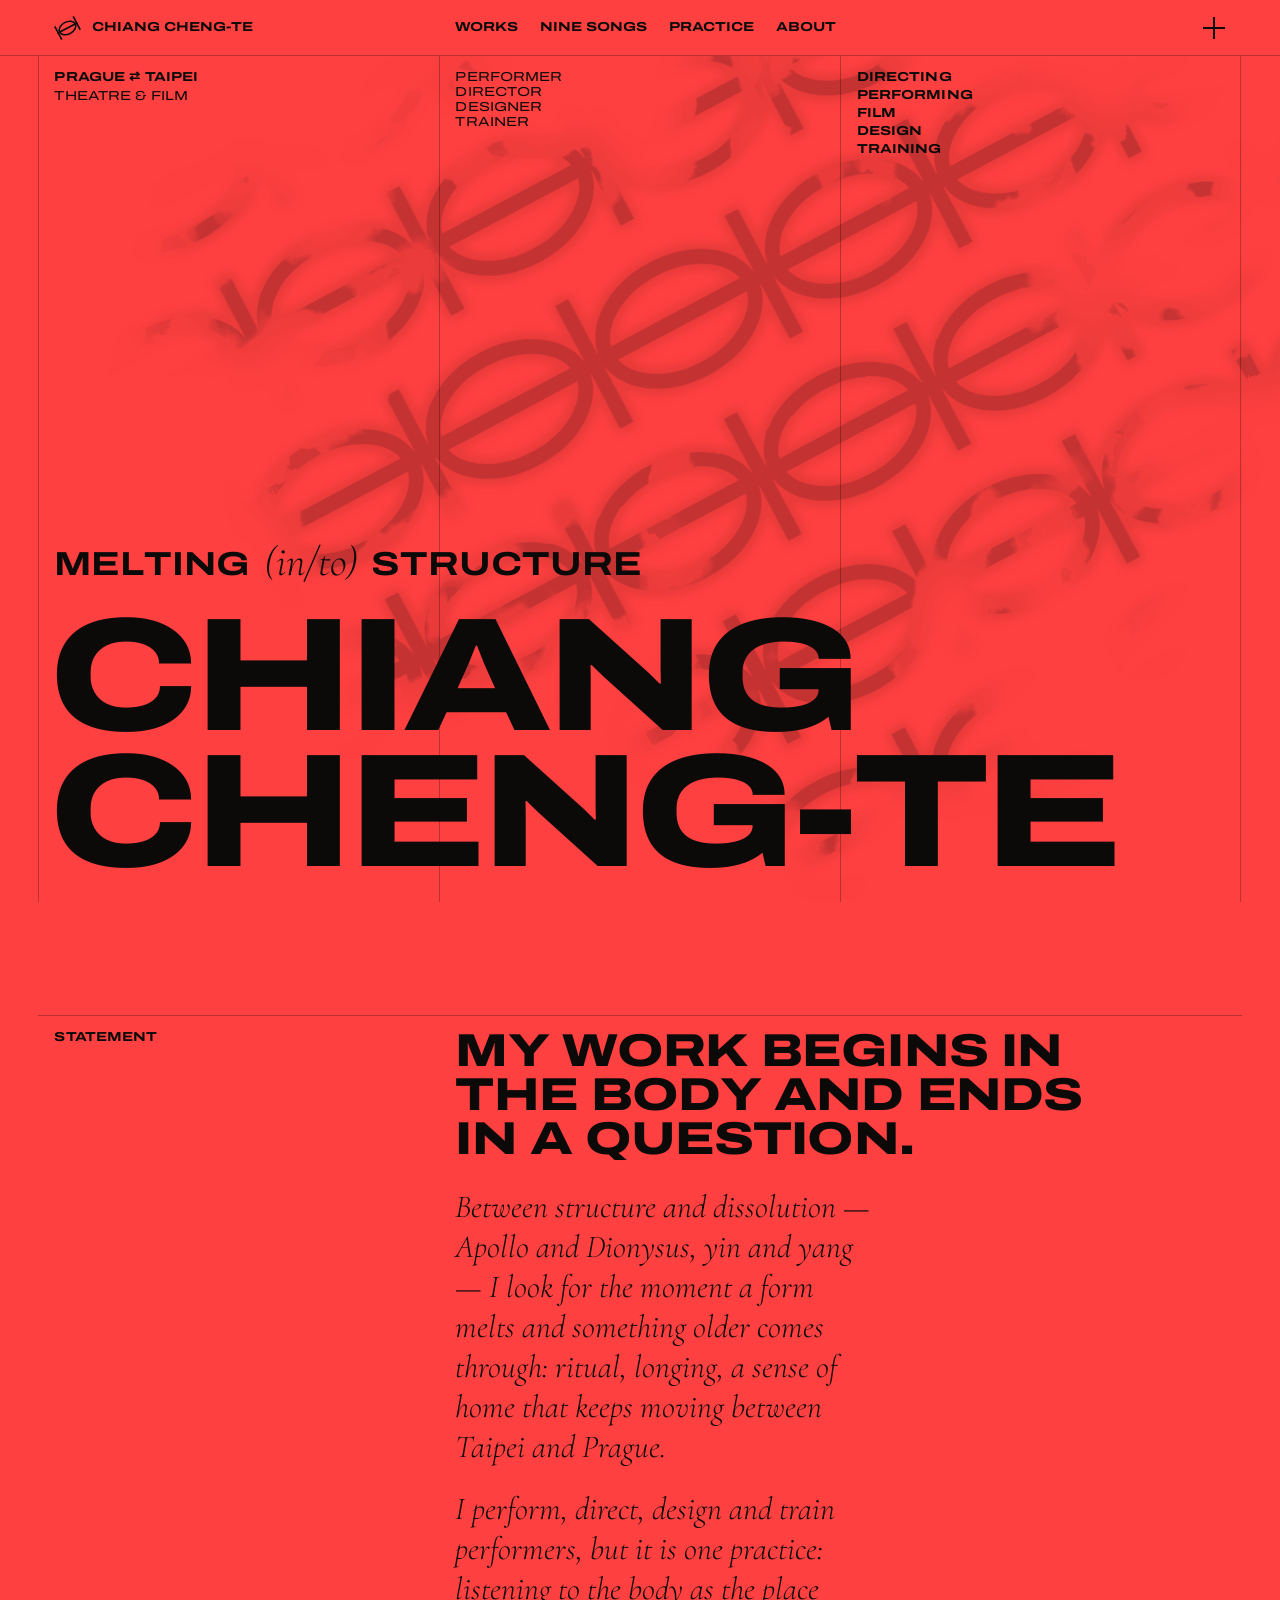
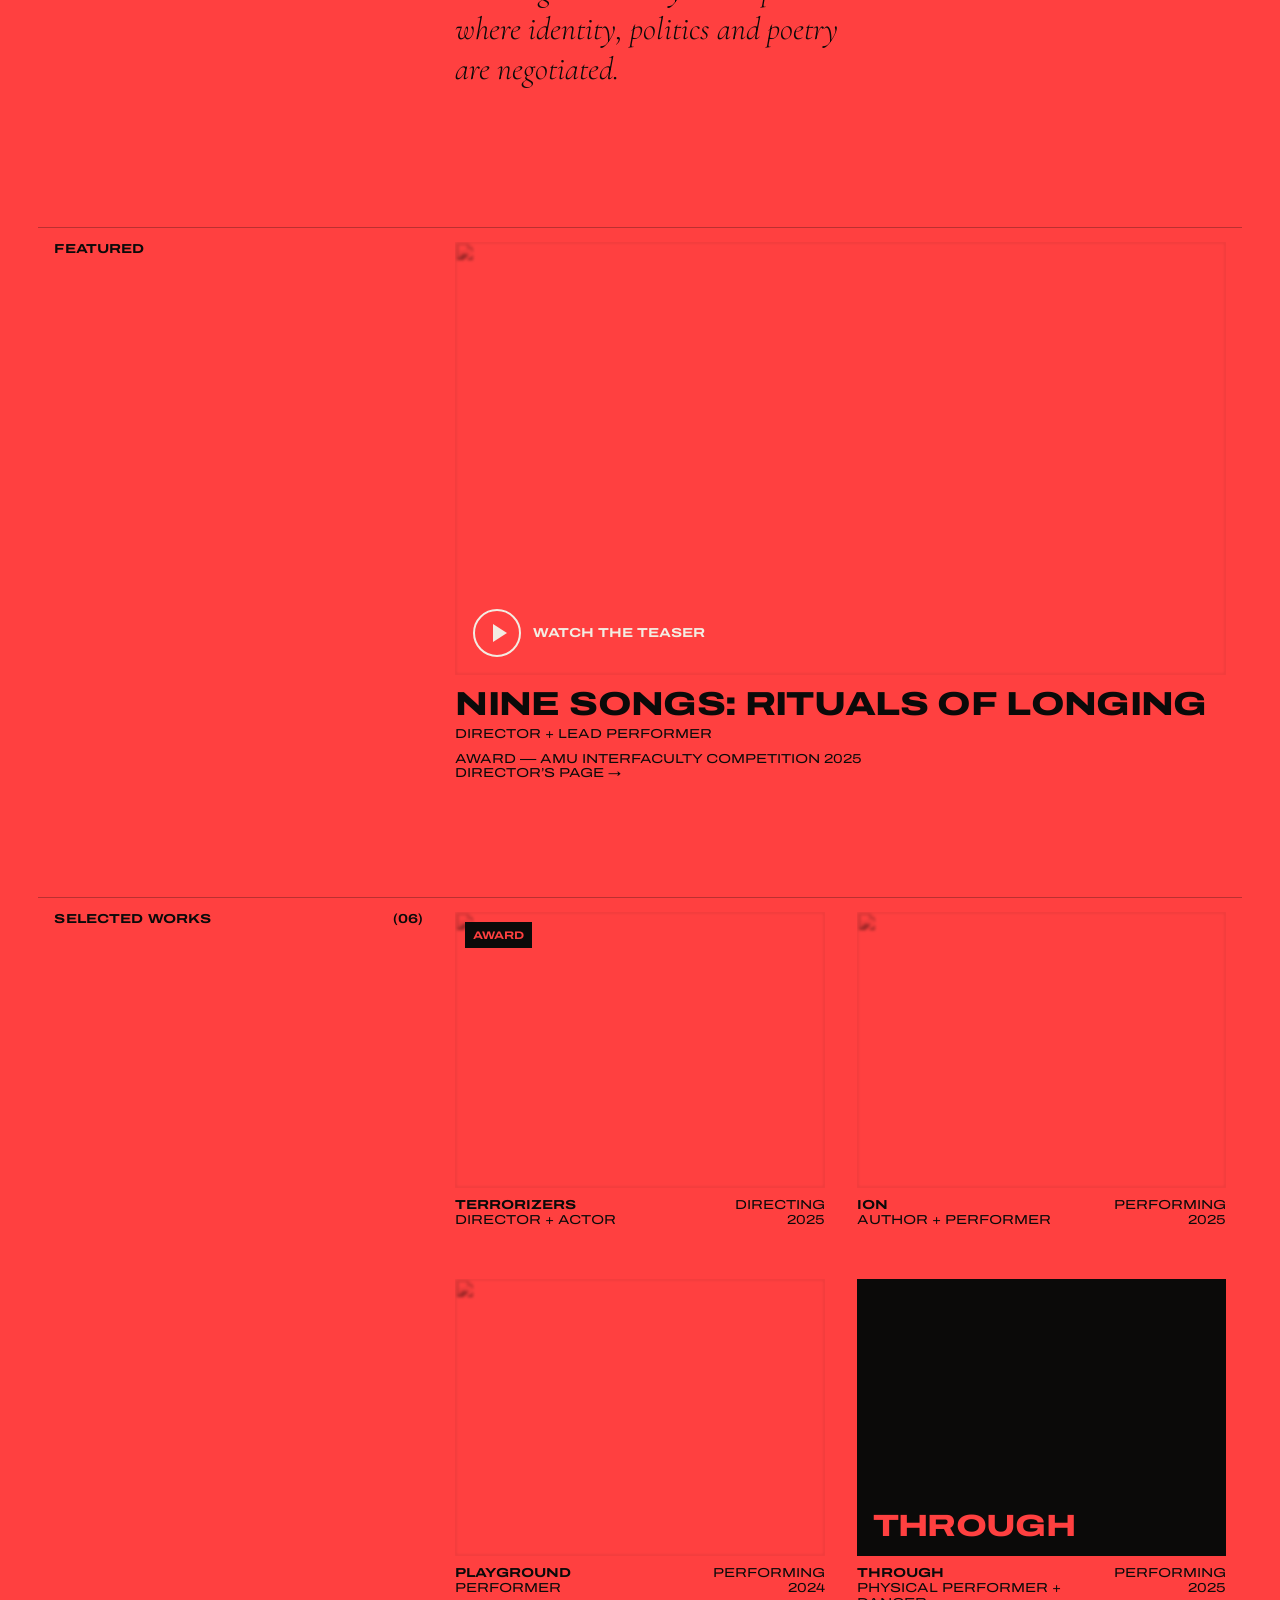
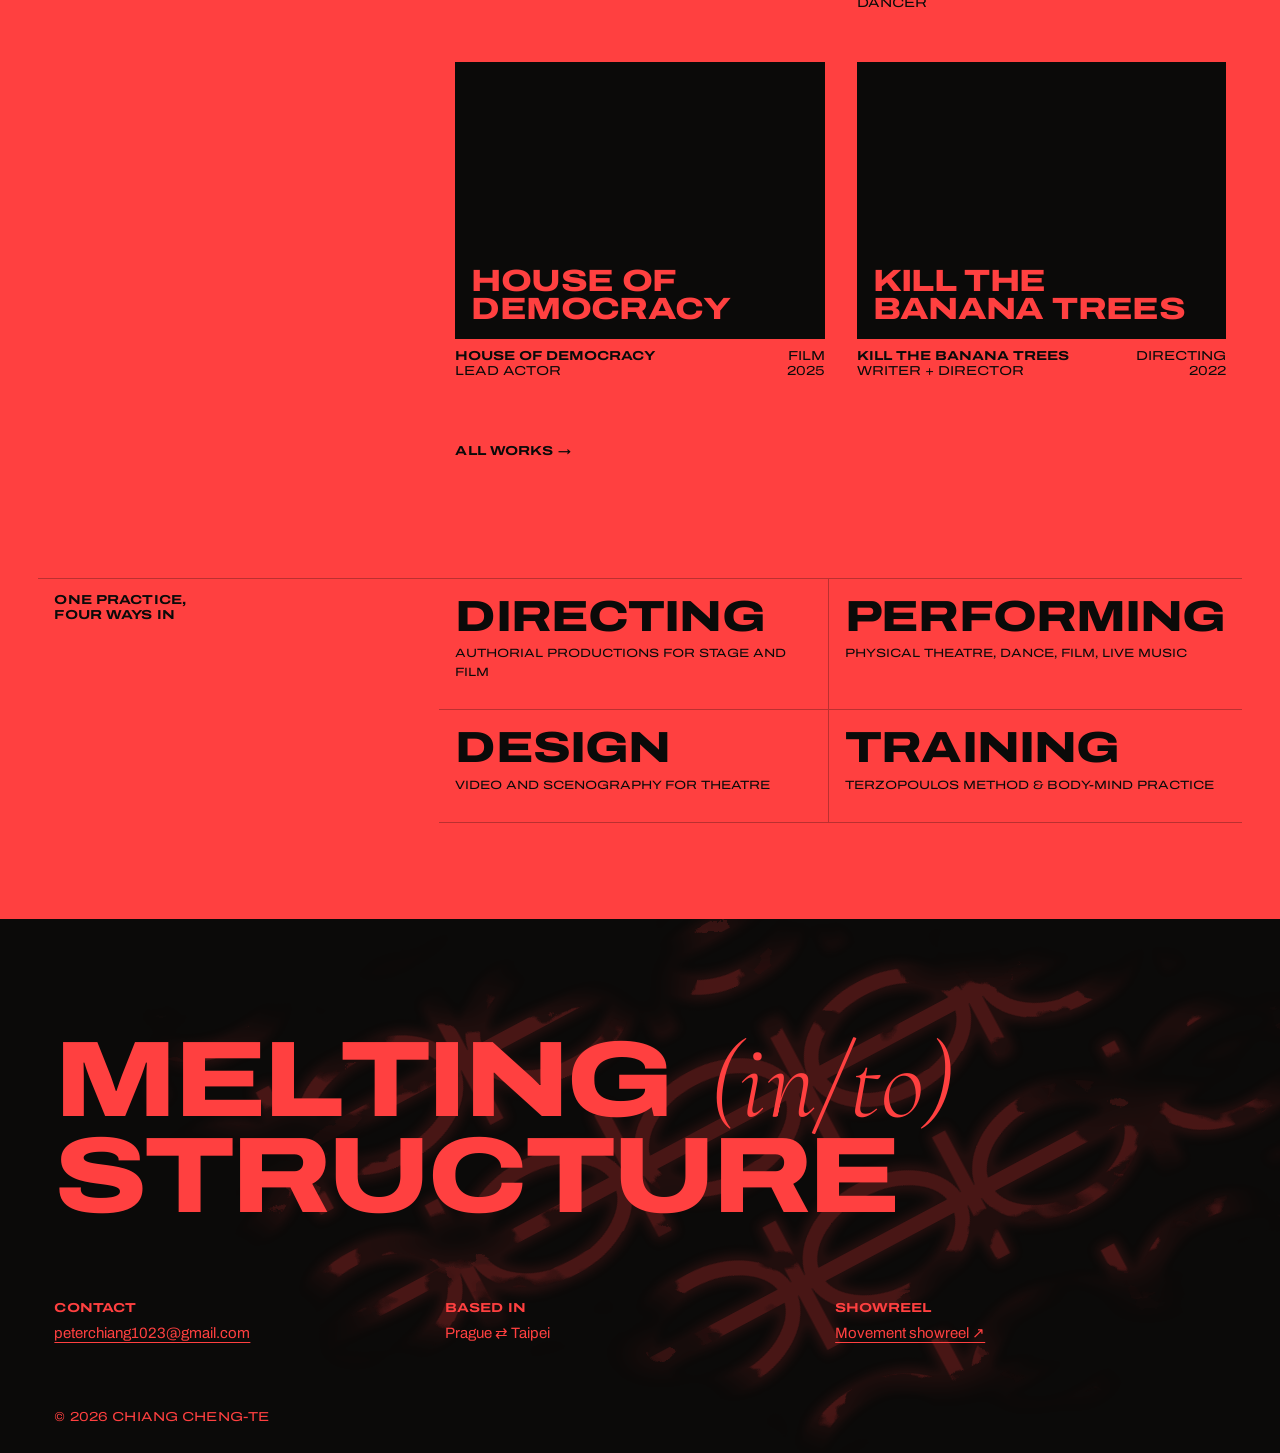
==== commit ef84ab59: "Add the hidden wave that follows the pointer An invisible swell trails the (hidden) pointer on a dri" ====
--- a/index.html
+++ b/index.html
@@ -19,5 +19,6 @@
   <noscript><p style="padding:120px 24px">This site needs JavaScript to show its content.</p></noscript>
   <script src="data.js"></script>
   <script src="site.js"></script>
+  <script src="wave.js"></script>
 </body>
 </html>
--- a/styles.css
+++ b/styles.css
@@ -5,25 +5,25 @@
    Ritual:    a frieze of ruined Delphic E's drifting through the background.
    ========================================================================== */
 :root {
-  --red: #e04a2f;
+  --red: #ff4040;
   --black: #0b0a09;
   --paper: #f3ece2;
   --bg: var(--red);
   --fg: var(--black);
   --rule: rgba(11, 10, 9, 0.28);
-  --frieze: rgba(11, 10, 9, 0.11);
+  --frieze: rgba(11, 10, 9, 0.17);
   --grot: "Archivo", "Helvetica Neue", Helvetica, Arial, sans-serif;
   --serif: "Cormorant Garamond", "Times New Roman", serif;
   --gutter: clamp(12px, 3vw, 40px);
   --cell: 16px;
   --max: 1440px;
-  --fh: clamp(220px, 44vh, 480px); /* frieze height */
+  --tile: clamp(130px, 15vw, 260px); /* width of one Delphic E in the background field */
 }
 body.spot {
   --bg: var(--black);
   --fg: var(--red);
-  --rule: rgba(224, 74, 47, 0.25);
-  --frieze: rgba(224, 74, 47, 0.10);
+  --rule: rgba(255, 64, 64, 0.25);
+  --frieze: rgba(255, 64, 64, 0.10);
 }
 
 * { box-sizing: border-box; }
@@ -58,7 +58,7 @@
   text-transform: uppercase; letter-spacing: -0.035em; line-height: .84;
 }
 .giant { font-size: min(12.6vw, 196px); }
-.giant span { display: block; }
+.giant > span { display: block; }
 .giant.small { font-size: min(9vw, 140px); }
 .title { font-size: clamp(38px, 6.4vw, 100px); line-height: .9; overflow-wrap: anywhere; max-width: 16ch; }
 em.soft {
@@ -81,30 +81,47 @@
 .rules span:last-child { border-right: 1px solid var(--rule); }
 main, .site-footer { position: relative; z-index: 1; }
 
-/* ---------- the Delphic E frieze ---------- */
+/* ---------- the Delphic E field ----------
+   Endless chains of the Delphic E (|0|0|0|) running diagonally and drifting along
+   their own direction. Two layers move together: the crisp chain, eaten by bold
+   liquid blobs, and a swollen, blurred copy that bleeds around it like ink in water. */
+.field {
+  position: absolute; inset: 0; pointer-events: none; overflow: hidden; z-index: -1;
+  color: var(--frieze); transition: color .45s;
+}
 .frieze {
-  position: absolute; left: 0; right: 0; height: var(--fh);
-  pointer-events: none; overflow: hidden; z-index: -1;
-  color: var(--frieze); transition: color .45s;
-  -webkit-mask: url(images/ruin-mask.svg) 0 0 / 100% 100% no-repeat;
-          mask: url(images/ruin-mask.svg) 0 0 / 100% 100% no-repeat;
+  position: absolute; inset: 0;
+  -webkit-mask: url(images/melt-mask.svg) 0 0 / 100% 100% no-repeat;
+          mask: url(images/melt-mask.svg) 0 0 / 100% 100% no-repeat;
+}
+.frieze.ink {
+  opacity: .5;
+  -webkit-mask-image: url(images/melt-mask-ink.svg);
+          mask-image: url(images/melt-mask-ink.svg);
 }
 .frieze-band {
-  height: 100%; width: calc(100% + var(--fh) * 2.25);
+  position: absolute; inset: -70%;
   background: currentColor;
-  -webkit-mask: url(images/epsilon-frieze.svg) 0 0 / auto 100% repeat-x;
-          mask: url(images/epsilon-frieze.svg) 0 0 / auto 100% repeat-x;
-  animation: drift 120s linear infinite;
+  -webkit-mask: url(images/delphic-tile.svg) 0 0 / var(--tile) auto repeat;
+          mask: url(images/delphic-tile.svg) 0 0 / var(--tile) auto repeat;
+  transform: rotate(-28deg);
+  animation: drift 80s linear infinite;
   will-change: transform;
 }
-@keyframes drift { to { transform: translateX(calc(var(--fh) * -2.25)); } }
-.frieze.on-dark { color: rgba(224, 74, 47, 0.16); top: 0; --fh: clamp(200px, 34vh, 380px); }
-.page-head .frieze { top: 64px; --fh: clamp(160px, 30vh, 320px); }
-.hero-frieze { top: 18%; }
+.frieze.ink .frieze-band {
+  -webkit-mask-image: url(images/delphic-tile-ink.svg);
+          mask-image: url(images/delphic-tile-ink.svg);
+}
+@keyframes drift {
+  from { transform: rotate(-28deg) translateX(0); }
+  to   { transform: rotate(-28deg) translateX(calc(-1 * var(--tile))); }
+}
+.field.on-dark { color: rgba(255, 64, 64, 0.18); }
+.page-head .field { --tile: clamp(100px, 10vw, 170px); }
 .e-mark {
-  display: inline-block; width: .62em; height: 1em; background: currentColor; vertical-align: -0.12em;
-  -webkit-mask: url(images/epsilon.svg) center / contain no-repeat;
-          mask: url(images/epsilon.svg) center / contain no-repeat;
+  display: inline-block; width: 1.13em; height: 1em; background: currentColor; vertical-align: -0.16em;
+  -webkit-mask: url(images/delphic-e.svg) center / contain no-repeat;
+          mask: url(images/delphic-e.svg) center / contain no-repeat;
 }
 @media (prefers-reduced-motion: reduce) {
   .frieze-band, em.soft { animation: none; }
@@ -123,7 +140,7 @@
   display: flex; align-items: center; gap: 10px; text-decoration: none;
   font-family: var(--grot); font-stretch: 125%; font-weight: 700; font-size: 13px; text-transform: uppercase;
 }
-.brand .e-mark { font-size: 22px; }
+.brand .e-mark { font-size: 24px; }
 .quick { display: flex; gap: 22px; grid-column: 2 / 4; }
 .quick a {
   text-decoration: none; font-stretch: 125%; font-weight: 700; font-size: 13px; text-transform: uppercase;
@@ -138,7 +155,7 @@
 .plus::before { left: 0; right: 0; top: 10px; height: 2px; }
 .plus::after { top: 0; bottom: 0; left: 10px; width: 2px; }
 .menu-open .plus { transform: rotate(45deg); }
-.menu-open .site-header { background: var(--black); color: var(--red); border-color: rgba(224,74,47,.25); }
+.menu-open .site-header { background: var(--black); color: var(--red); border-color: rgba(255,64,64,.25); }
 
 .menu {
   position: fixed; inset: 0; z-index: 50; background: var(--black); color: var(--red);
@@ -149,12 +166,12 @@
 .menu-big a {
   text-decoration: none; font-stretch: 125%; font-weight: 800; text-transform: uppercase;
   font-size: clamp(40px, 7vw, 108px); line-height: .92; letter-spacing: -0.03em;
-  border-top: 1px solid rgba(224,74,47,.3); padding: 6px 0 2px;
+  border-top: 1px solid rgba(255,64,64,.3); padding: 6px 0 2px;
 }
 .menu-big a:hover { color: var(--paper); }
-.menu-side { padding: 32px var(--cell); border-left: 1px solid rgba(224,74,47,.3); display: flex; flex-direction: column; gap: 16px; justify-content: flex-end; }
+.menu-side { padding: 32px var(--cell); border-left: 1px solid rgba(255,64,64,.3); display: flex; flex-direction: column; gap: 16px; justify-content: flex-end; }
 .menu-side ul { list-style: none; margin: 0; padding: 0; }
-.menu-side li a { display: block; text-decoration: none; padding: 6px 0; border-top: 1px solid rgba(224,74,47,.2); font-size: 14px; text-transform: uppercase; font-stretch: 112%; }
+.menu-side li a { display: block; text-decoration: none; padding: 6px 0; border-top: 1px solid rgba(255,64,64,.2); font-size: 14px; text-transform: uppercase; font-stretch: 112%; }
 .menu-side li a:hover { color: var(--paper); }
 .menu-side strong { font-weight: 700; }
 
@@ -254,7 +271,7 @@
   background: var(--black); color: var(--red); display: flex; align-items: flex-end; padding: 16px;
   transition: background-color .45s;
 }
-.poster span {
+.poster > span {
   font-stretch: 125%; font-weight: 800; text-transform: uppercase; letter-spacing: -0.02em;
   font-size: clamp(22px, 2.4vw, 34px); line-height: .92;
 }
@@ -284,7 +301,7 @@
   transition: background-color .25s, color .25s;
 }
 .ways a:nth-child(odd) { border-right: 1px solid var(--rule); }
-.ways span { font-stretch: 125%; font-weight: 800; text-transform: uppercase; font-size: clamp(26px, 3.4vw, 50px); line-height: .9; letter-spacing: -0.02em; }
+.ways a > span { font-stretch: 125%; font-weight: 800; text-transform: uppercase; font-size: clamp(26px, 3.4vw, 50px); line-height: .9; letter-spacing: -0.02em; }
 .ways small { font-stretch: 125%; text-transform: uppercase; font-size: 12px; }
 .ways a:hover { background: var(--black); color: var(--red); }
 @media (max-width: 520px) { .ways { grid-template-columns: 1fr; } .ways a:nth-child(odd) { border-right: 0; } }
@@ -368,3 +385,17 @@
 .footer-cols a:hover { color: var(--paper); }
 .copyright { margin-top: 64px; font-weight: 400; }
 @media (max-width: 760px) { .footer-cols { grid-template-columns: 1fr; } }
+
+/* ---------- the hidden wave (wave.js) ---------- */
+.w { display: inline-block; white-space: nowrap; }
+.ch { display: inline-block; transform-origin: 50% 70%; }
+.wave-rules {
+  position: fixed; inset: 0; width: 100%; height: 100%; z-index: 0; pointer-events: none; overflow: visible;
+}
+.wave-rules path { fill: none; stroke: var(--rule); stroke-width: 1; transition: stroke .45s; }
+.has-wave .rules span { border-color: transparent !important; }
+/* the pointer itself is hidden — only the wave shows where it is.
+   It returns over links, buttons and media so people can still see what they click. */
+.has-wave, .has-wave * { cursor: none; }
+.has-wave a, .has-wave a *, .has-wave button, .has-wave button *,
+.has-wave .video, .has-wave .video *, .has-wave .menu, .has-wave .menu * { cursor: pointer; }
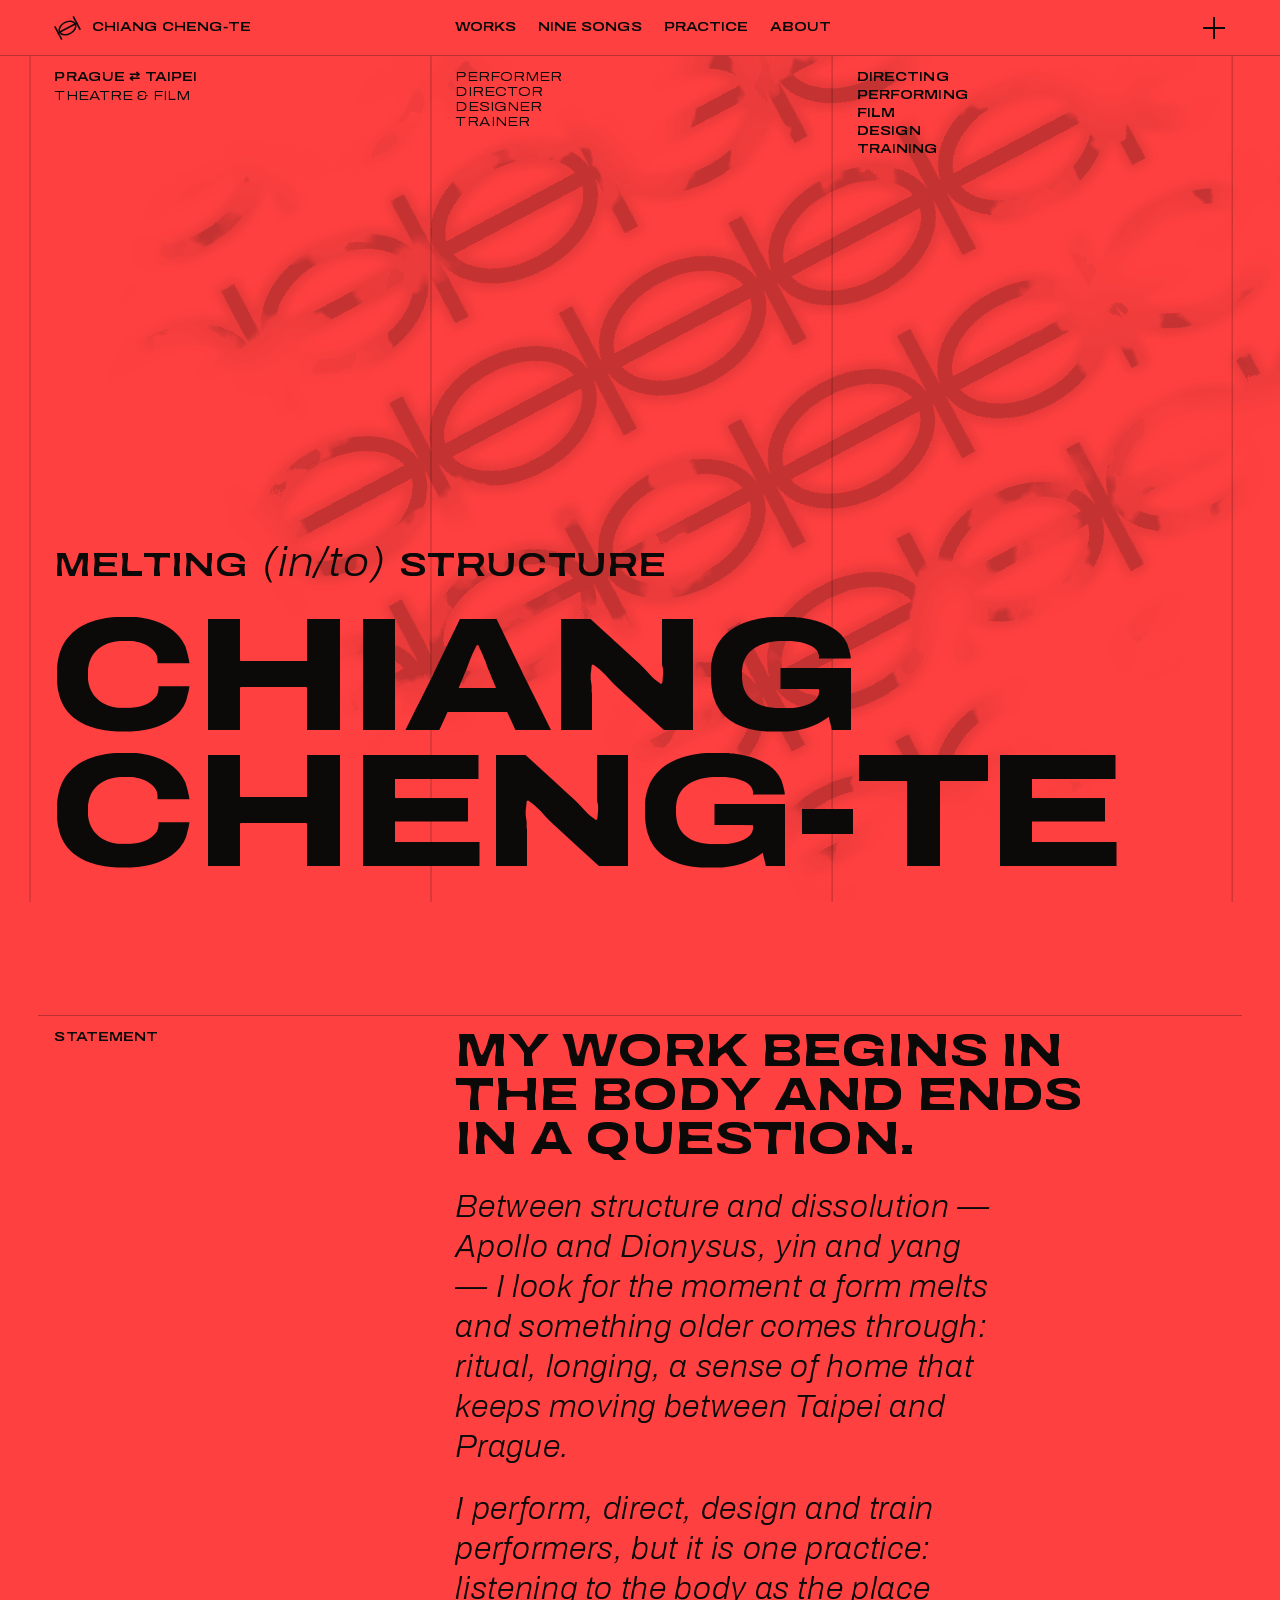
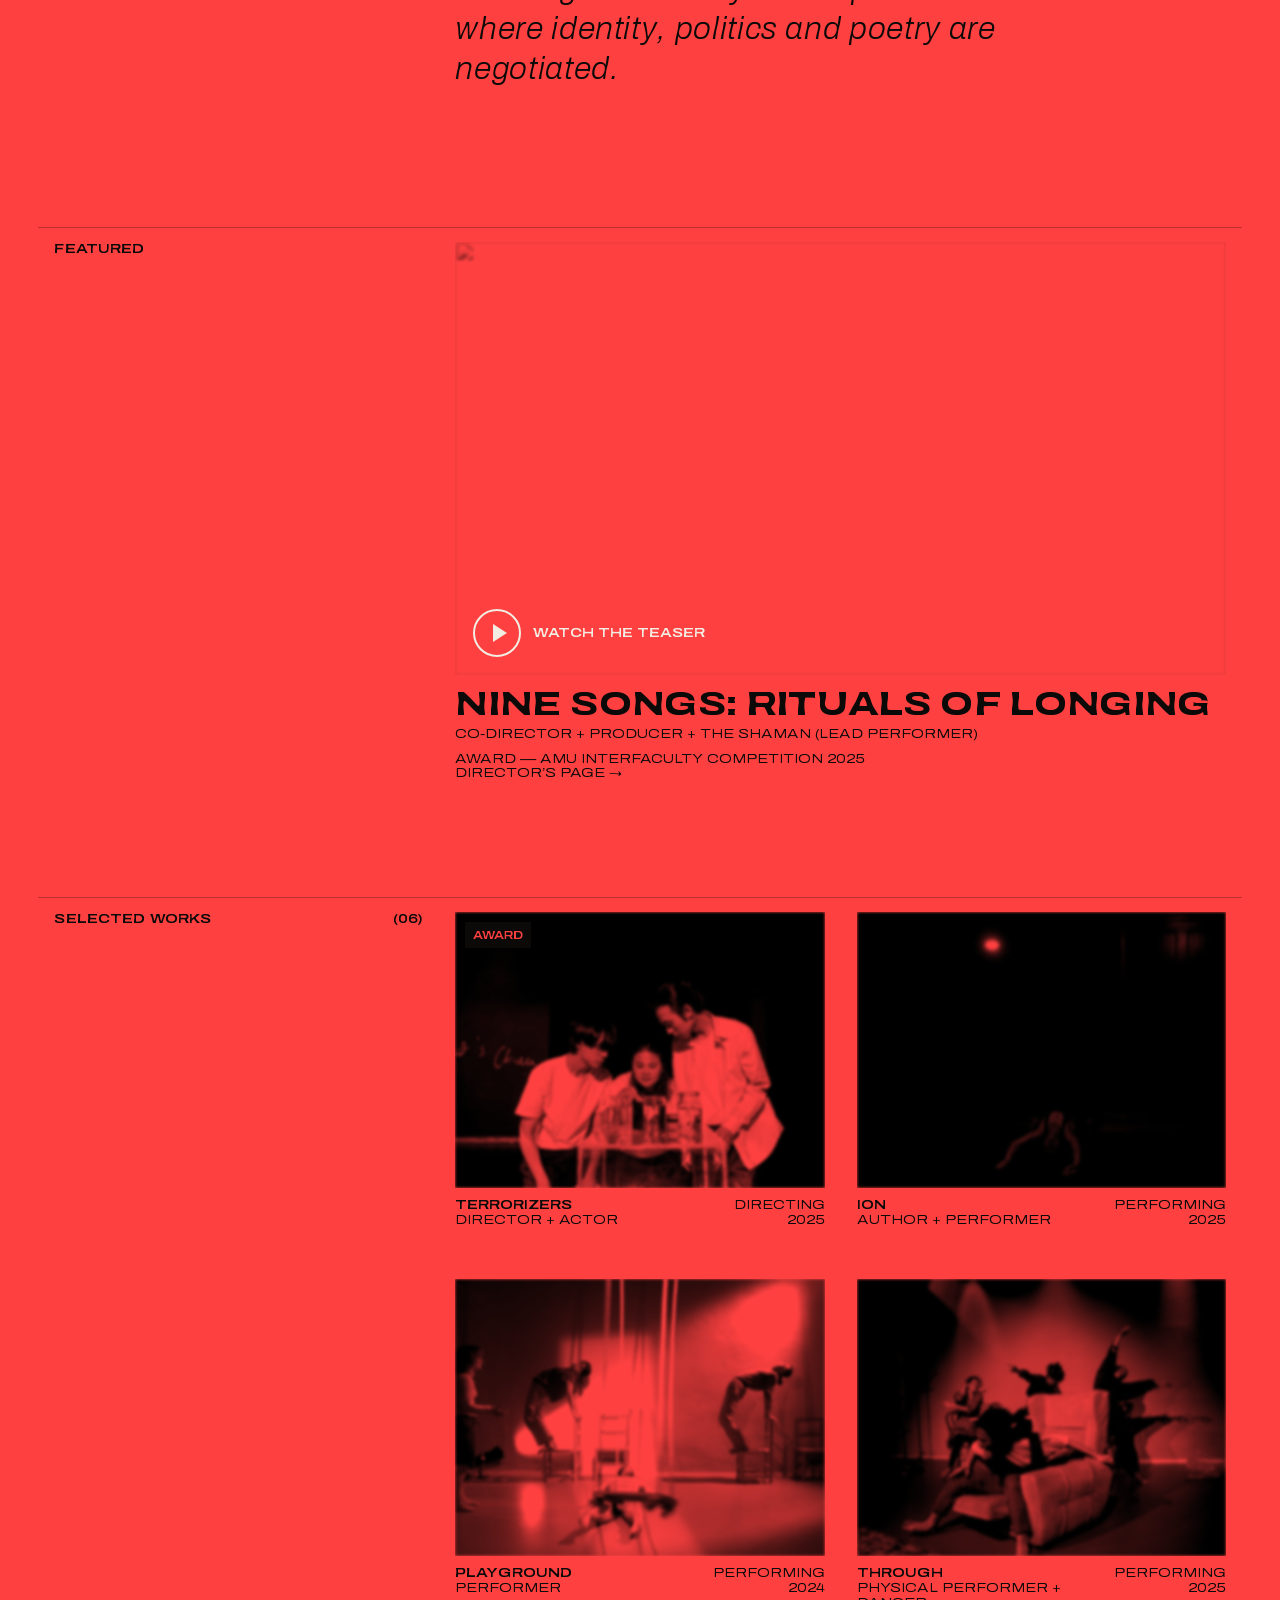
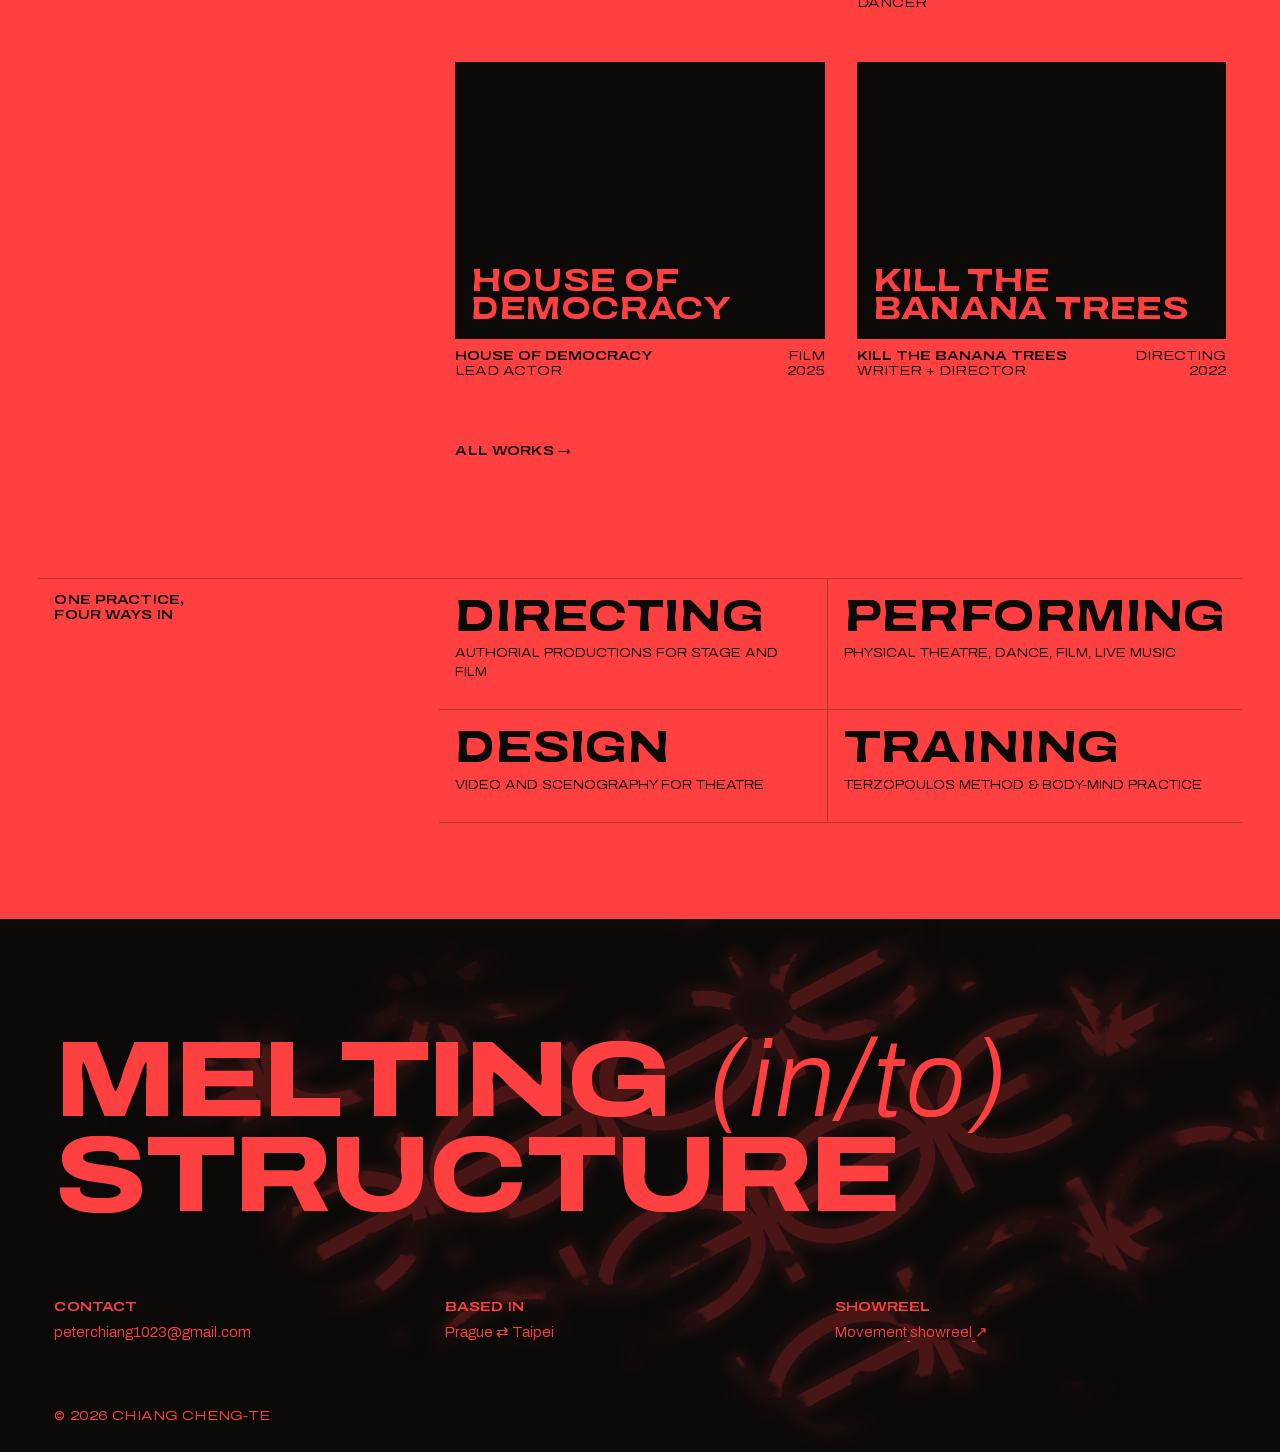
==== commit 3c499b46: "Update portfolio" ====
--- a/index.html
+++ b/index.html
@@ -9,9 +9,6 @@
   <meta property="og:description" content="Chiang Cheng-Te — Taiwanese performer, director, designer and trainer in theatre and film, working between Prague and Taipei.">
   <meta property="og:image" content="images/portrait.jpg">
   <link rel="icon" href="images/favicon.svg" type="image/svg+xml">
-  <link rel="preconnect" href="https://fonts.googleapis.com">
-  <link rel="preconnect" href="https://fonts.gstatic.com" crossorigin>
-  <link href="https://fonts.googleapis.com/css2?family=Archivo:wdth,wght@62..125,100..900&family=Cormorant+Garamond:ital,wght@1,300;1,400&display=swap" rel="stylesheet">
   <link rel="stylesheet" href="styles.css">
 </head>
 <body data-page="home">
--- a/styles.css
+++ b/styles.css
@@ -1,7 +1,26 @@
+/* Prana Sans — the portfolio's own typeface: Archivo (SIL OFL 1.1, see fonts/OFL.txt) reshaped so every
+   mark breathes at its waist around a straight axis. Rebuild with tools/build_prana.py.
+   All text uses the still "strong" cut (the artist's draft 5). Big titles use the breathing cut
+   ("Prana Sans Breath", a variable font with a BRTH axis: 0 = quiet and clear, 100 = the strong cut)
+   and slowly breathe between the two — see "big titles breathe" below. */
+@font-face { font-family: "Prana Sans"; src: url(fonts/PranaSansStrong-Regular.woff2) format("woff2"); font-weight: 400; font-stretch: 100%; font-style: normal; font-display: swap; }
+@font-face { font-family: "Prana Sans"; src: url(fonts/PranaSansStrong-Medium.woff2) format("woff2"); font-weight: 500; font-stretch: 100%; font-style: normal; font-display: swap; }
+@font-face { font-family: "Prana Sans"; src: url(fonts/PranaSansStrong-SemiBold.woff2) format("woff2"); font-weight: 600; font-stretch: 100%; font-style: normal; font-display: swap; }
+@font-face { font-family: "Prana Sans"; src: url(fonts/PranaSansStrongSemiExpanded-Regular.woff2) format("woff2"); font-weight: 400; font-stretch: 112%; font-style: normal; font-display: swap; }
+@font-face { font-family: "Prana Sans"; src: url(fonts/PranaSansStrongSemiExpanded-Bold.woff2) format("woff2"); font-weight: 700; font-stretch: 112%; font-style: normal; font-display: swap; }
+@font-face { font-family: "Prana Sans"; src: url(fonts/PranaSansStrongExpanded-Regular.woff2) format("woff2"); font-weight: 400; font-stretch: 125%; font-style: normal; font-display: swap; }
+@font-face { font-family: "Prana Sans"; src: url(fonts/PranaSansStrongExpanded-Medium.woff2) format("woff2"); font-weight: 500; font-stretch: 125%; font-style: normal; font-display: swap; }
+@font-face { font-family: "Prana Sans"; src: url(fonts/PranaSansStrongExpanded-Bold.woff2) format("woff2"); font-weight: 700; font-stretch: 125%; font-style: normal; font-display: swap; }
+@font-face { font-family: "Prana Sans"; src: url(fonts/PranaSansStrongExpanded-ExtraBold.woff2) format("woff2"); font-weight: 800; font-stretch: 125%; font-style: normal; font-display: swap; }
+@font-face { font-family: "Prana Sans"; src: url(fonts/PranaSansStrong-LightItalic.woff2) format("woff2"); font-weight: 300; font-stretch: 100%; font-style: italic; font-display: swap; }
+@font-face { font-family: "Prana Sans"; src: url(fonts/PranaSansStrongSemiExpanded-LightItalic.woff2) format("woff2"); font-weight: 300; font-stretch: 112%; font-style: italic; font-display: swap; }
+@font-face { font-family: "Prana Sans Breath"; src: url(fonts/PranaSansBreathExpanded-ExtraBold.woff2) format("woff2"); font-weight: 800; font-stretch: 125%; font-display: swap; }
+@font-face { font-family: "Prana Sans Breath"; src: url(fonts/PranaSansBreath-LightItalic.woff2) format("woff2"); font-weight: 300; font-stretch: 100% 112%; font-style: italic; font-display: swap; }
+
 /* ==========================================================================
    Melting (in/to) structure
    Structure: black, an extended grotesque, visible column rules.
-   Melting:   cinnabar red, soft italic serif, duotone images that come alive.
+   Melting:   cinnabar red, soft light italic, duotone images that come alive.
    Ritual:    a frieze of ruined Delphic E's drifting through the background.
    ========================================================================== */
 :root {
@@ -12,8 +31,8 @@
   --fg: var(--black);
   --rule: rgba(11, 10, 9, 0.28);
   --frieze: rgba(11, 10, 9, 0.17);
-  --grot: "Archivo", "Helvetica Neue", Helvetica, Arial, sans-serif;
-  --serif: "Cormorant Garamond", "Times New Roman", serif;
+  --grot: "Prana Sans", "Archivo", "Helvetica Neue", Helvetica, Arial, sans-serif;
+  --serif: "Prana Sans", "Archivo", sans-serif; /* the soft voice: Prana Sans Light Italic */
   --gutter: clamp(12px, 3vw, 40px);
   --cell: 16px;
   --max: 1440px;
@@ -63,7 +82,7 @@
 .title { font-size: clamp(38px, 6.4vw, 100px); line-height: .9; overflow-wrap: anywhere; max-width: 16ch; }
 em.soft {
   font-family: var(--serif); font-style: italic; font-weight: 300;
-  text-transform: none; letter-spacing: 0; font-stretch: normal;
+  text-transform: none; letter-spacing: .03em; font-stretch: 112%;
   display: inline-block; padding: 0 .08em;
   animation: soften 7s ease-in-out infinite alternate;
 }
@@ -88,6 +107,7 @@
 .field {
   position: absolute; inset: 0; pointer-events: none; overflow: hidden; z-index: -1;
   color: var(--frieze); transition: color .45s;
+  contain: strict; /* changes inside never make the browser recheck the rest of the page */
 }
 .frieze {
   position: absolute; inset: 0;
@@ -101,20 +121,35 @@
 }
 .frieze-band {
   position: absolute; inset: -70%;
+  display: flex; flex-direction: column; justify-content: center; overflow: hidden;
+  transform: rotate(-28deg);
+  --chain-h: calc(var(--tile) * 480 / 516); /* one chain = half of the two-row tile */
+}
+/* one chain: the top row of the tile (or the bottom, offset row for .alt), spinning on its axis */
+.chain {
+  flex: none; height: var(--chain-h);
   background: currentColor;
-  -webkit-mask: url(images/delphic-tile.svg) 0 0 / var(--tile) auto repeat;
-          mask: url(images/delphic-tile.svg) 0 0 / var(--tile) auto repeat;
-  transform: rotate(-28deg);
-  animation: drift 80s linear infinite;
-  will-change: transform;
-}
-.frieze.ink .frieze-band {
+  -webkit-mask: url(images/delphic-tile.svg) 0 0 / var(--tile) auto repeat-x;
+          mask: url(images/delphic-tile.svg) 0 0 / var(--tile) auto repeat-x;
+  /* drift along the chain (translate) and spin on its axis (transform) run side by side */
+  animation: drift 40s linear infinite, spin 60s linear infinite;
+  animation-delay: 0s, calc(var(--i) * -2.6s); /* neighbours turn slightly out of step */
+}
+/* every other chain travels and turns the opposite way to its neighbours */
+.chain.alt { animation-direction: reverse, reverse; }
+.field.idle .chain { animation-play-state: paused; }
+.chain.alt { -webkit-mask-position: 0 calc(-1 * var(--chain-h)); mask-position: 0 calc(-1 * var(--chain-h)); }
+.frieze.ink .chain {
   -webkit-mask-image: url(images/delphic-tile-ink.svg);
           mask-image: url(images/delphic-tile-ink.svg);
 }
 @keyframes drift {
-  from { transform: rotate(-28deg) translateX(0); }
-  to   { transform: rotate(-28deg) translateX(calc(-1 * var(--tile))); }
+  from { translate: 0 0; }
+  to   { translate: calc(-1 * var(--tile)) 0; }
+}
+@keyframes spin {
+  from { transform: rotateX(0deg); }
+  to   { transform: rotateX(360deg); }
 }
 .field.on-dark { color: rgba(255, 64, 64, 0.18); }
 .page-head .field { --tile: clamp(100px, 10vw, 170px); }
@@ -124,7 +159,7 @@
           mask: url(images/delphic-e.svg) center / contain no-repeat;
 }
 @media (prefers-reduced-motion: reduce) {
-  .frieze-band, em.soft { animation: none; }
+  .frieze-band, .chain, em.soft { animation: none; }
   html { scroll-behavior: auto; }
 }
 
@@ -225,7 +260,7 @@
 }
 
 /* ---------- statement ---------- */
-.statement p { font: italic 300 clamp(22px, 2.5vw, 34px)/1.25 var(--serif); max-width: 30ch; margin-bottom: .7em; }
+.statement p { font: italic 300 clamp(22px, 2.5vw, 34px)/1.25 var(--serif); letter-spacing: .02em; max-width: 30ch; margin-bottom: .7em; }
 .statement p.lead {
   font: 800 clamp(26px, 3.6vw, 54px)/.95 var(--grot); font-stretch: 125%; font-style: normal;
   text-transform: uppercase; letter-spacing: -0.02em; max-width: 18ch; margin-bottom: .55em;
@@ -363,7 +398,9 @@
 }
 .button:hover { background: transparent; color: var(--fg); }
 
-.portrait { margin: 0 0 12px; aspect-ratio: 367 / 400; }
+/* the portrait is shown as photographed: true black & white, sharp, no duotone */
+.portrait { margin: 0 0 12px; background: var(--black); }
+.portrait img { width: 100%; height: auto; }
 .about-main .row-label { flex-direction: column; }
 .about-main .row-label > * { position: static; }
 .about-main .prose + p { margin-top: 12px; }
@@ -388,7 +425,10 @@
 
 /* ---------- the hidden wave (wave.js) ---------- */
 .w { display: inline-block; white-space: nowrap; }
-.ch { display: inline-block; transform-origin: 50% 70%; }
+.ch { display: inline-block; transform-origin: 50% 55%; }
+.wd { display: inline-block; transform-origin: 50% 55%; }
+/* gallery photos: duotone without blur, full colour on hover */
+.gallery .duo img { filter: grayscale(1) contrast(1.1); }
 .wave-rules {
   position: fixed; inset: 0; width: 100%; height: 100%; z-index: 0; pointer-events: none; overflow: visible;
 }
@@ -399,3 +439,29 @@
 .has-wave, .has-wave * { cursor: none; }
 .has-wave a, .has-wave a *, .has-wave button, .has-wave button *,
 .has-wave .video, .has-wave .video *, .has-wave .menu, .has-wave .menu * { cursor: pointer; }
+.photo-credit { margin-top: 10px; padding-left: calc(var(--gutter) + var(--cell)) !important; }
+.row-label .thin { font-weight: 400; }
+/* touch: holding an image lights it up — keep the phone's save-image menu from interrupting */
+@media (hover: none) { .card, .duo img, .video { -webkit-touch-callout: none; -webkit-user-select: none; user-select: none; } }
+/* touch: the darkroom switches on fast (it fades out at the normal, slower pace) */
+@media (hover: none) {
+  body.spot, body.spot .rules span, body.spot .field, body.spot .site-header, body.spot .wave-rules path { transition-duration: .18s; }
+  body.spot .card, body.spot .video, body.spot .duo img { transition-duration: .18s, .18s, .8s; }
+}
+
+/* ---------- big titles breathe ----------
+   The name, page titles and the footer motto slowly breathe: they start in the strong shape the rest
+   of the text has, slowly let go into the quiet, clearer cut, rest there, and return. Letters inherit the value. */
+.giant, .title, .footer-motto {
+  font-family: "Prana Sans Breath", var(--grot);
+  animation: prana-breathe 14s ease-in-out infinite;
+}
+.footer-motto em.soft, .giant em.soft, .title em.soft { font-family: "Prana Sans Breath", var(--serif); }
+@keyframes prana-breathe {
+  0%, 22%   { font-variation-settings: "BRTH" 100; }
+  50%, 62%  { font-variation-settings: "BRTH" 0; }
+  90%, 100% { font-variation-settings: "BRTH" 100; }
+}
+@media (prefers-reduced-motion: reduce) {
+  .giant, .title, .footer-motto { animation: none; font-variation-settings: "BRTH" 100; }
+}
